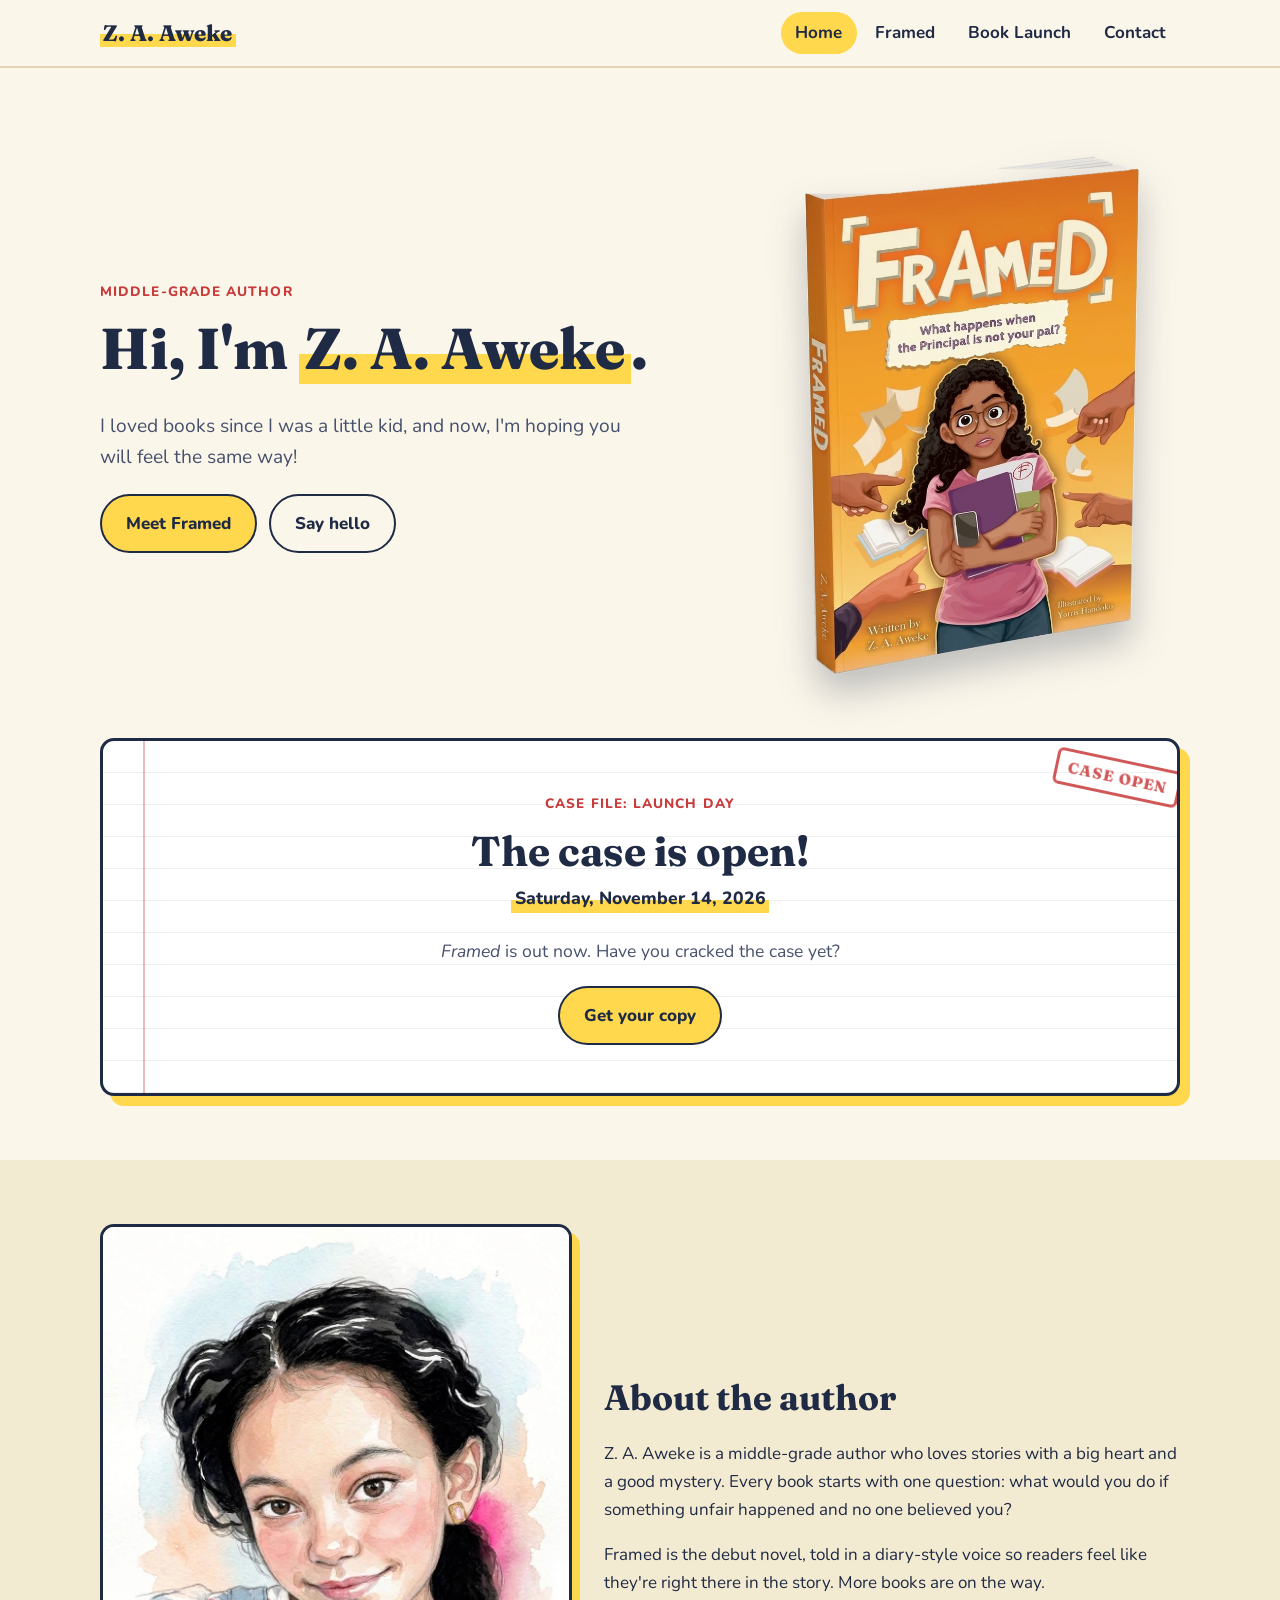
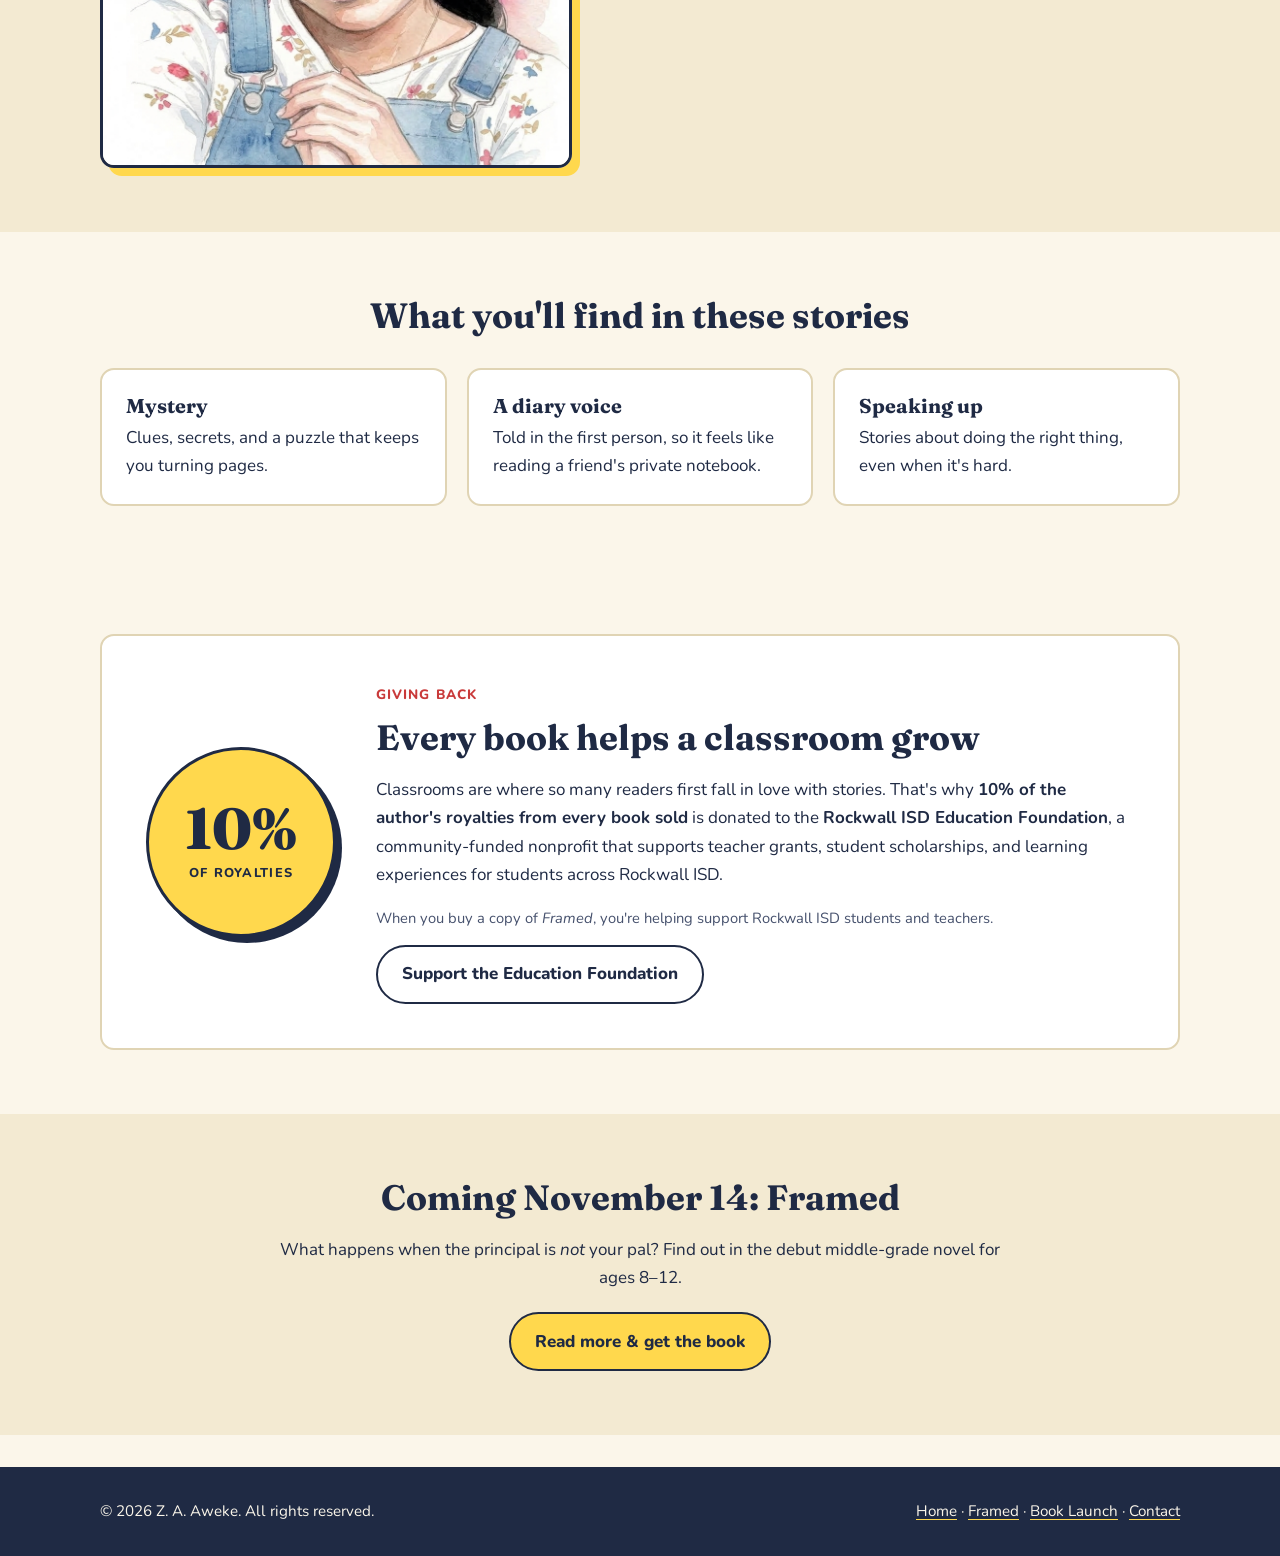
==== index.html @ 659d853b "Add FRAMED Book Launch & Movie Morning page, homepage banner, nav link, and book-page callout" ====
<!DOCTYPE html>
<html lang="en">
<head>
  <meta charset="utf-8">
  <meta name="viewport" content="width=device-width, initial-scale=1">
  <title>Z. A. Aweke | Middle-Grade Author</title>
  <meta name="description" content="Official site of middle-grade author Z. A. Aweke, author of Framed: What happens when the principal is not your pal?">
  <meta property="og:type" content="website">
  <meta property="og:title" content="Z. A. Aweke | Middle-Grade Author">
  <meta property="og:description" content="Diary-style middle-grade mysteries about fairness, friendship, and speaking up. Home of Framed">
  <meta property="og:url" content="https://honeybookery.com/">
  <meta property="og:image" content="https://honeybookery.com/images/framed-cover.jpg">
  <meta name="twitter:card" content="summary_large_image">
  <link rel="icon" href="favicon.svg" type="image/svg+xml">
  <link rel="preconnect" href="https://fonts.googleapis.com">
  <link rel="preconnect" href="https://fonts.gstatic.com" crossorigin>
  <link href="https://fonts.googleapis.com/css2?family=Fraunces:opsz,wght@9..144,600;9..144,800&family=Nunito:wght@400;700;800&display=swap" rel="stylesheet">
  <link rel="stylesheet" href="css/style.css?v=4">
</head>
<body>
  <a class="skip-link" href="#main">Skip to main content</a>

  <!-- Event banner. Hides itself automatically after the event (see data-hide-after;
       2026-11-15T00:00:00-06:00 = midnight Central after Nov 14). Delete this block any time. -->
  <aside class="event-banner" id="event-banner" aria-label="Event announcement" data-hide-after="2026-11-15T00:00:00-06:00">
    <a href="launch.html">Join us <strong>Nov 14</strong> for the FRAMED Book Launch &amp; Movie Morning! Free, seats limited. <span class="cta">Reserve your seat &rarr;</span></a>
  </aside>
  <script>
    (function () {
      var b = document.getElementById("event-banner");
      var end = b && new Date(b.getAttribute("data-hide-after")).getTime();
      if (b && Date.now() >= end) b.hidden = true;
    })();
  </script>

  <header class="site-header">
    <div class="wrap">
      <a class="brand" href="index.html"><span>Z. A. Aweke</span></a>
      <nav class="site-nav" aria-label="Main">
        <ul>
          <li><a href="index.html" aria-current="page">Home</a></li>
          <li><a href="framed.html">Framed</a></li>
          <li><a href="launch.html">Book Launch</a></li>
          <li><a href="contact.html">Contact</a></li>
        </ul>
      </nav>
    </div>
  </header>

  <main id="main">
    <section class="hero">
      <div class="wrap">
        <div>
          <span class="eyebrow">Middle-grade author</span>
          <h1>Hi, I'm <span class="hl">Z. A. Aweke</span>.</h1>
          <p class="lede">I loved books since I was a little kid, and now, I'm hoping you will feel the same way!</p>
          <div class="btn-row">
            <a class="btn btn-accent" href="framed.html">Meet Framed</a>
            <a class="btn btn-outline" href="contact.html">Say hello</a>
          </div>
        </div>
        <div>
          <a href="framed.html" aria-label="See the book Framed">
            <img class="book-mock" src="images/framed-book.webp" width="680" height="1039" alt="Paperback copy of Framed: What happens when the principal is not your pal? The cover shows an illustrated girl with curly hair and glasses hugging her books while hands point at her.">
          </a>
        </div>
      </div>
    </section>

    <!-- Launch countdown. To change the date/time, edit data-launch below
         (ISO format with the Central Time offset, e.g. 2026-11-14T14:00:00-06:00). -->
    <section class="launch" id="launch" aria-labelledby="launch-title">
      <div class="wrap">
        <div class="case-file" data-countdown data-launch="2026-11-14T00:00:00-06:00">
          <span class="stamp" aria-hidden="true" data-cd-stamp>Top secret</span>
          <span class="eyebrow">Case file: launch day</span>
          <h2 id="launch-title" data-cd-title>The case opens in&hellip;</h2>
          <p class="launch-date">Saturday, November 14, 2026</p>

          <ol class="cd-grid" data-cd-clock aria-hidden="true">
            <li class="cd-unit"><span class="cd-num" data-unit="days">--</span><span class="cd-label">Days</span></li>
            <li class="cd-unit"><span class="cd-num" data-unit="hours">--</span><span class="cd-label">Hours</span></li>
            <li class="cd-unit"><span class="cd-num" data-unit="minutes">--</span><span class="cd-label">Minutes</span></li>
            <li class="cd-unit"><span class="cd-num" data-unit="seconds">--</span><span class="cd-label">Seconds</span></li>
          </ol>
          <p class="sr-only" data-cd-sr aria-live="polite">Framed launches Saturday, November 14, 2026.</p>

          <p class="launch-note" data-cd-note>Mark your calendar &mdash; <em>Framed</em> launches during Children's Book Week!</p>
          <div class="btn-row">
            <a class="btn btn-accent" data-cd-ics href="#" download="framed-launch.ics">Add to my calendar</a>
            <a class="btn btn-outline" href="framed.html" data-cd-more>Get the scoop</a>
          </div>
        </div>
      </div>
    </section>

    <section class="section alt" id="about">
      <div class="wrap bio-layout">
        <!-- Bio image: images/author-portrait.jpg. Swap the file (or remove this figure) any time. -->
        <figure class="bio-photo">
          <img src="images/author-portrait.jpg" width="800" height="841" alt="Illustrated portrait of Z. A. Aweke smiling" loading="lazy">
        </figure>
        <div class="bio-text">
          <h2>About the author</h2>
          <!-- TODO: replace with the approved pen-name bio. Keep it free of real name, school, and location. -->
          <p>Z. A. Aweke is a middle-grade author who loves stories with a big heart and a good mystery. Every book starts with one question: what would you do if something unfair happened and no one believed you?</p>
          <p>Framed is the debut novel, told in a diary-style voice so readers feel like they're right there in the story. More books are on the way.</p>
        </div>
      </div>
    </section>

    <section class="section">
      <div class="wrap">
        <h2 class="section-title">What you'll find in these stories</h2>
        <div class="grid-3">
          <div class="card">
            <h3>Mystery</h3>
            <p>Clues, secrets, and a puzzle that keeps you turning pages.</p>
          </div>
          <div class="card">
            <h3>A diary voice</h3>
            <p>Told in the first person, so it feels like reading a friend's private notebook.</p>
          </div>
          <div class="card">
            <h3>Speaking up</h3>
            <p>Stories about doing the right thing, even when it's hard.</p>
          </div>
        </div>
      </div>
    </section>

    <section class="section" id="giving" aria-labelledby="giving-title">
      <div class="wrap">
        <div class="giving">
          <div class="giving-figure" aria-hidden="true">
            <span class="giving-pct">10%</span>
            <span class="giving-cap">of royalties</span>
          </div>
          <div class="giving-body">
            <span class="eyebrow">Giving back</span>
            <h2 id="giving-title">Every book helps a classroom grow</h2>
            <p>Classrooms are where so many readers first fall in love with stories. That's why <strong>10% of the author's royalties from every book sold</strong> is donated to the <strong>Rockwall ISD Education Foundation</strong>, a community-funded nonprofit that supports teacher grants, student scholarships, and learning experiences for students across Rockwall ISD.</p>
            <p class="small">When you buy a copy of <em>Framed</em>, you're helping support Rockwall ISD students and teachers.</p>
            <div class="btn-row">
              <a class="btn btn-outline" href="https://www.rockwalleducationfoundation.org/donate" target="_blank" rel="noopener noreferrer">Support the Education Foundation<span class="sr-only"> (opens in a new tab)</span></a>
            </div>
          </div>
        </div>
      </div>
    </section>

    <section class="section alt">
      <div class="narrow" style="text-align:center">
        <h2>Coming November 14: Framed</h2>
        <p>What happens when the principal is <em>not</em> your pal? Find out in the debut middle-grade novel for ages 8&ndash;12.</p>
        <div class="btn-row" style="justify-content:center">
          <a class="btn btn-accent" href="framed.html">Read more &amp; get the book</a>
        </div>
      </div>
    </section>
  </main>

  <footer class="site-footer">
    <div class="wrap">
      <span>&copy; 2026 Z. A. Aweke. All rights reserved.</span>
      <nav aria-label="Footer">
        <a href="index.html">Home</a> &middot; <a href="framed.html">Framed</a> &middot; <a href="launch.html">Book Launch</a> &middot; <a href="contact.html">Contact</a>
      </nav>
    </div>
  </footer>
  <script src="js/countdown.js?v=2"></script>
</body>
</html>
---- css/style.css ----
/* ==========================================================================
   Z. A. Aweke — author site
   Direction: "Detective's Notebook"
   Colors and fonts are defined once in the :root block below.
   Fonts (Fraunces + Nunito) load from Google Fonts in each page's <head>.
   ========================================================================== */

/* ---------- Theme A (default): Detective's Notebook ---------- */
:root {
  --bg: #fbf6ea;          /* notebook paper */
  --bg-alt: #f3ead2;      /* darker paper band */
  --surface: #ffffff;
  --ink: #1f2a44;         /* navy ink */
  --ink-soft: #46516d;
  --accent: #ffd84d;      /* highlighter yellow */
  --accent-ink: #1f2a44;  /* text on accent */
  --pop: #c93a3a;         /* red-pen */
  --line: #e0d4b4;
  --font-head: "Fraunces", Georgia, "Times New Roman", serif;
  --font-body: "Nunito", system-ui, -apple-system, "Segoe UI", sans-serif;
  --radius: 14px;
  --shadow: 0 6px 20px rgba(31, 42, 68, 0.12);
}

/* ---------- Base ---------- */
*,
*::before,
*::after { box-sizing: border-box; }

html { scroll-behavior: smooth; }

body {
  margin: 0;
  background: var(--bg);
  color: var(--ink);
  font-family: var(--font-body);
  font-size: 1.0625rem;
  line-height: 1.65;
  -webkit-font-smoothing: antialiased;
}

img { max-width: 100%; height: auto; display: block; }

h1, h2, h3 {
  font-family: var(--font-head);
  line-height: 1.15;
  margin: 0 0 0.5em;
  color: var(--ink);
}
h1 { font-size: clamp(2.2rem, 6vw, 3.6rem); font-weight: 800; }
h2 { font-size: clamp(1.6rem, 4vw, 2.2rem); font-weight: 700; }
h3 { font-size: 1.25rem; font-weight: 700; }

p { margin: 0 0 1em; }
a { color: var(--ink); text-decoration-color: var(--pop); text-underline-offset: 3px; }
a:hover { color: var(--pop); }

:focus-visible {
  outline: 3px solid var(--pop);
  outline-offset: 3px;
  border-radius: 4px;
}

.skip-link {
  position: absolute;
  left: -999px;
  top: 0;
  background: var(--ink);
  color: var(--bg);
  padding: 0.6rem 1rem;
  z-index: 100;
}
.skip-link:focus { left: 0.5rem; top: 0.5rem; }

.sr-only {
  position: absolute;
  width: 1px;
  height: 1px;
  margin: -1px;
  padding: 0;
  overflow: hidden;
  clip: rect(0, 0, 0, 0);
  white-space: nowrap;
  border: 0;
}

.wrap { width: min(1080px, 100% - 2rem); margin-inline: auto; }
.narrow { width: min(720px, 100% - 2rem); margin-inline: auto; }

/* ---------- Header / nav ---------- */
.site-header {
  background: var(--bg);
  border-bottom: 2px solid var(--line);
  position: sticky;
  top: 0;
  z-index: 50;
}
.site-header .wrap {
  display: flex;
  align-items: center;
  justify-content: space-between;
  flex-wrap: wrap;
  gap: 0.5rem 1.5rem;
  padding-block: 0.75rem;
}
.brand {
  font-family: var(--font-head);
  font-weight: 800;
  font-size: 1.4rem;
  text-decoration: none;
  color: var(--ink);
}
.brand span {
  background: linear-gradient(transparent 55%, var(--accent) 55%);
  padding: 0 0.15em;
}
.site-nav ul {
  list-style: none;
  display: flex;
  gap: 0.25rem;
  margin: 0;
  padding: 0;
  flex-wrap: wrap;
}
.site-nav a {
  display: block;
  padding: 0.45rem 0.9rem;
  border-radius: 999px;
  text-decoration: none;
  font-weight: 700;
}
.site-nav a:hover { background: var(--bg-alt); color: var(--ink); }
.site-nav a[aria-current="page"] { background: var(--accent); color: var(--accent-ink); }

/* ---------- Buttons ---------- */
.btn {
  display: inline-flex;
  align-items: center;
  justify-content: center;
  gap: 0.5rem;
  padding: 0.85rem 1.5rem;
  border: 2px solid var(--ink);
  border-radius: 999px;
  font: inherit;
  font-weight: 800;
  text-decoration: none;
  cursor: pointer;
  background: var(--ink);
  color: var(--bg);
  transition: transform 0.12s ease, box-shadow 0.12s ease;
}
.btn:hover { transform: translateY(-2px); box-shadow: var(--shadow); color: var(--bg); }
.btn-accent { background: var(--accent); color: var(--accent-ink); }
.btn-accent:hover { color: var(--accent-ink); }
.btn-outline { background: transparent; color: var(--ink); }
.btn-outline:hover { color: var(--ink); background: var(--bg-alt); }
.btn-row { display: flex; flex-wrap: wrap; gap: 0.75rem; margin-top: 1.25rem; }

/* ---------- Hero ---------- */
.hero { padding: clamp(2.5rem, 8vw, 5rem) 0 clamp(2rem, 6vw, 3.5rem); }
.hero .wrap { display: grid; gap: 2.5rem; align-items: center; }
.eyebrow {
  display: inline-block;
  font-weight: 800;
  letter-spacing: 0.08em;
  text-transform: uppercase;
  font-size: 0.85rem;
  color: var(--pop);
  margin-bottom: 0.75rem;
}
.lede { font-size: 1.2rem; color: var(--ink-soft); max-width: 34rem; }
.hl { background: linear-gradient(transparent 58%, var(--accent) 58%); padding: 0 0.1em; }

@media (min-width: 800px) {
  .hero .wrap { grid-template-columns: 1.2fr 0.8fr; }
}

/* ---------- Book image (transparent cut-out of the paperback mockup) ---------- */
.book-mock {
  width: min(360px, 84%);
  height: auto;
  margin-inline: auto;
  filter: drop-shadow(0 20px 18px rgba(31, 42, 68, 0.28));
}

/* ---------- Sections ---------- */
.section { padding: clamp(2.5rem, 6vw, 4rem) 0; }
.section.alt { background: var(--bg-alt); }
.section-title { text-align: center; margin-bottom: 2rem; }

.card {
  background: var(--surface);
  border: 2px solid var(--line);
  border-radius: var(--radius);
  padding: 1.5rem;
}
.grid-3 { display: grid; gap: 1.25rem; }
@media (min-width: 760px) { .grid-3 { grid-template-columns: repeat(3, 1fr); } }
.card h3 { margin-bottom: 0.4rem; }
.card p:last-child { margin-bottom: 0; }

/* ---------- Author bio ---------- */
.bio-layout { display: grid; gap: 2rem; align-items: center; }
@media (min-width: 800px) { .bio-layout { grid-template-columns: 0.9fr 1.1fr; } }
.bio-photo { margin: 0; }
.bio-photo img {
  width: 100%;
  border-radius: var(--radius);
  border: 3px solid var(--ink);
  box-shadow: 8px 8px 0 var(--accent);
}
.bio-text h2 { margin-bottom: 0.6em; }

/* ---------- Book page ---------- */
.book-layout { display: grid; gap: 2.5rem; align-items: start; }
@media (min-width: 800px) { .book-layout { grid-template-columns: 0.8fr 1.2fr; } }
.book-sub { font-size: 1.25rem; color: var(--ink-soft); font-style: italic; margin-bottom: 1rem; }
.tags { display: flex; flex-wrap: wrap; gap: 0.5rem; padding: 0; margin: 0 0 1.25rem; list-style: none; }
.tags li {
  background: var(--accent);
  color: var(--accent-ink);
  font-weight: 800;
  font-size: 0.9rem;
  padding: 0.25rem 0.8rem;
  border-radius: 999px;
}
.buy-box {
  background: var(--surface);
  border: 2px dashed var(--ink);
  border-radius: var(--radius);
  padding: 1.25rem 1.5rem;
  margin-top: 1.5rem;
}
.buy-box h2 { font-size: 1.3rem; margin-bottom: 0.25rem; }
.buy-box .btn-row { margin-top: 0.75rem; }
.small { font-size: 0.92rem; color: var(--ink-soft); }

/* ---------- Contact form ---------- */
.form-card { background: var(--surface); border: 2px solid var(--line); border-radius: var(--radius); padding: clamp(1.25rem, 4vw, 2rem); }
.field { margin-bottom: 1.15rem; }
label { display: block; font-weight: 800; margin-bottom: 0.3rem; }
input[type="text"], input[type="email"], select, textarea {
  width: 100%;
  font: inherit;
  color: var(--ink);
  background: var(--bg);
  border: 2px solid var(--ink);
  border-radius: 10px;
  padding: 0.7rem 0.85rem;
}
textarea { min-height: 9rem; resize: vertical; }
.hp { position: absolute; left: -9999px; height: 0; width: 0; overflow: hidden; } /* spam honeypot */
.form-status { margin-top: 1rem; font-weight: 700; min-height: 1.5em; }
.form-status.ok { color: #1c6b3a; }
.form-status.err { color: var(--pop); }
.note {
  background: var(--bg-alt);
  border-left: 5px solid var(--accent);
  border-radius: 8px;
  padding: 0.85rem 1rem;
  margin-top: 1.5rem;
  font-size: 0.95rem;
}

/* ---------- Footer ---------- */
.site-footer {
  background: var(--ink);
  color: var(--bg);
  padding: 2rem 0;
  margin-top: 2rem;
  font-size: 0.95rem;
}
.site-footer a { color: var(--bg); text-decoration-color: var(--accent); }
.site-footer .wrap { display: flex; flex-wrap: wrap; justify-content: space-between; gap: 0.75rem 2rem; }

/* ---------- Giving back ---------- */
.giving {
  display: grid;
  gap: 1.5rem 2.5rem;
  align-items: center;
  background: var(--surface);
  border: 2px solid var(--line);
  border-radius: var(--radius);
  padding: clamp(1.5rem, 5vw, 2.75rem);
}
@media (min-width: 760px) { .giving { grid-template-columns: auto 1fr; } }
.giving-figure {
  display: grid;
  place-content: center;
  text-align: center;
  width: clamp(140px, 30vw, 190px);
  aspect-ratio: 1;
  margin-inline: auto;
  border-radius: 50%;
  background: var(--accent);
  border: 3px solid var(--ink);
  box-shadow: 6px 6px 0 var(--ink);
}
.giving-pct {
  font-family: var(--font-head);
  font-weight: 800;
  font-size: clamp(2.6rem, 8vw, 3.6rem);
  line-height: 1;
  color: var(--ink);
}
.giving-cap {
  font-weight: 800;
  font-size: 0.8rem;
  letter-spacing: 0.1em;
  text-transform: uppercase;
  margin-top: 0.3rem;
}
.giving-body h2 { margin-bottom: 0.5em; }
.giving-body .btn-row { margin-top: 0.5rem; }
.giving-note {
  margin: 1rem 0 0;
  padding-top: 0.85rem;
  border-top: 1px dashed var(--line);
  font-size: 0.92rem;
  color: var(--ink-soft);
}

/* ---------- Launch countdown ("case file") ---------- */
[hidden] { display: none !important; }

.launch { padding: 0 0 clamp(2.5rem, 6vw, 4rem); }
.case-file {
  position: relative;
  text-align: center;
  background:
    repeating-linear-gradient(transparent 0 31px, rgba(31, 42, 68, 0.07) 31px 32px),
    var(--surface);
  border: 3px solid var(--ink);
  border-radius: var(--radius);
  box-shadow: 10px 10px 0 var(--accent);
  padding: clamp(1.75rem, 5vw, 3rem) clamp(1rem, 4vw, 2.5rem);
  overflow: hidden;
}
/* red margin line, like notebook paper */
.case-file::before {
  content: "";
  position: absolute;
  top: 0; bottom: 0; left: clamp(14px, 4vw, 40px);
  width: 2px;
  background: rgba(201, 58, 58, 0.35);
}
@media (max-width: 560px) { .case-file .eyebrow { margin-top: 1.6rem; } }
.case-file h2 { font-size: clamp(1.8rem, 5vw, 2.6rem); margin-bottom: 0.2em; }
.launch-date {
  display: inline-block;
  font-weight: 800;
  font-size: 1.1rem;
  background: linear-gradient(transparent 55%, var(--accent) 55%);
  padding: 0 0.2em;
  margin-bottom: 1.5rem;
}
.stamp {
  position: absolute;
  top: 1.1rem; right: -0.25rem;
  transform: rotate(12deg);
  font-family: var(--font-head);
  font-weight: 800;
  text-transform: uppercase;
  letter-spacing: 0.08em;
  font-size: clamp(0.75rem, 2vw, 0.95rem);
  color: var(--pop);
  border: 3px solid var(--pop);
  border-radius: 6px;
  padding: 0.2rem 0.6rem;
  opacity: 0.85;
  animation: stamp-in 0.6s cubic-bezier(.2,1.6,.4,1) 0.3s both;
}
.cd-grid {
  list-style: none;
  margin: 0 auto 1.25rem;
  padding: 0;
  display: grid;
  grid-template-columns: repeat(4, minmax(0, 1fr));
  gap: clamp(0.4rem, 2vw, 1rem);
  max-width: 620px;
}
.cd-unit {
  background: var(--ink);
  color: var(--bg);
  border-radius: 12px;
  padding: clamp(0.6rem, 2.5vw, 1.1rem) 0.25rem;
  box-shadow: 0 4px 0 var(--pop);
}
.cd-num {
  display: block;
  font-family: var(--font-head);
  font-weight: 800;
  font-size: clamp(1.9rem, 8vw, 3.6rem);
  line-height: 1;
  font-variant-numeric: tabular-nums;
  color: var(--accent);
}
.cd-num.tick { animation: tick 0.45s ease-out; }
.cd-label {
  display: block;
  margin-top: 0.35rem;
  font-weight: 800;
  font-size: clamp(0.65rem, 2vw, 0.85rem);
  letter-spacing: 0.1em;
  text-transform: uppercase;
}
.launch-note { color: var(--ink-soft); font-size: 1.1rem; margin-bottom: 0; }
.case-file .btn-row { justify-content: center; }

/* final week: seconds box glows red-pen */
.case-file.is-close .cd-unit:last-child { background: var(--pop); box-shadow: 0 4px 0 var(--ink); }
.case-file.is-close .cd-unit:last-child .cd-num { color: #fff; }
.case-file.is-live h2 { animation: pop-in 0.7s cubic-bezier(.2,1.6,.4,1) both; }

@keyframes tick {
  0%   { transform: translateY(-35%) scale(1.15); opacity: 0.2; }
  100% { transform: none; opacity: 1; }
}
@keyframes stamp-in {
  0%   { transform: rotate(12deg) scale(2.2); opacity: 0; }
  100% { transform: rotate(12deg) scale(1); opacity: 0.85; }
}
@keyframes pop-in {
  0%   { transform: scale(0.6); opacity: 0; }
  100% { transform: none; opacity: 1; }
}

@media (prefers-reduced-motion: reduce) {
  .stamp, .cd-num.tick, .case-file.is-live h2 { animation: none; }
  html { scroll-behavior: auto; }
  .btn, .btn:hover { transition: none; transform: none; }
}
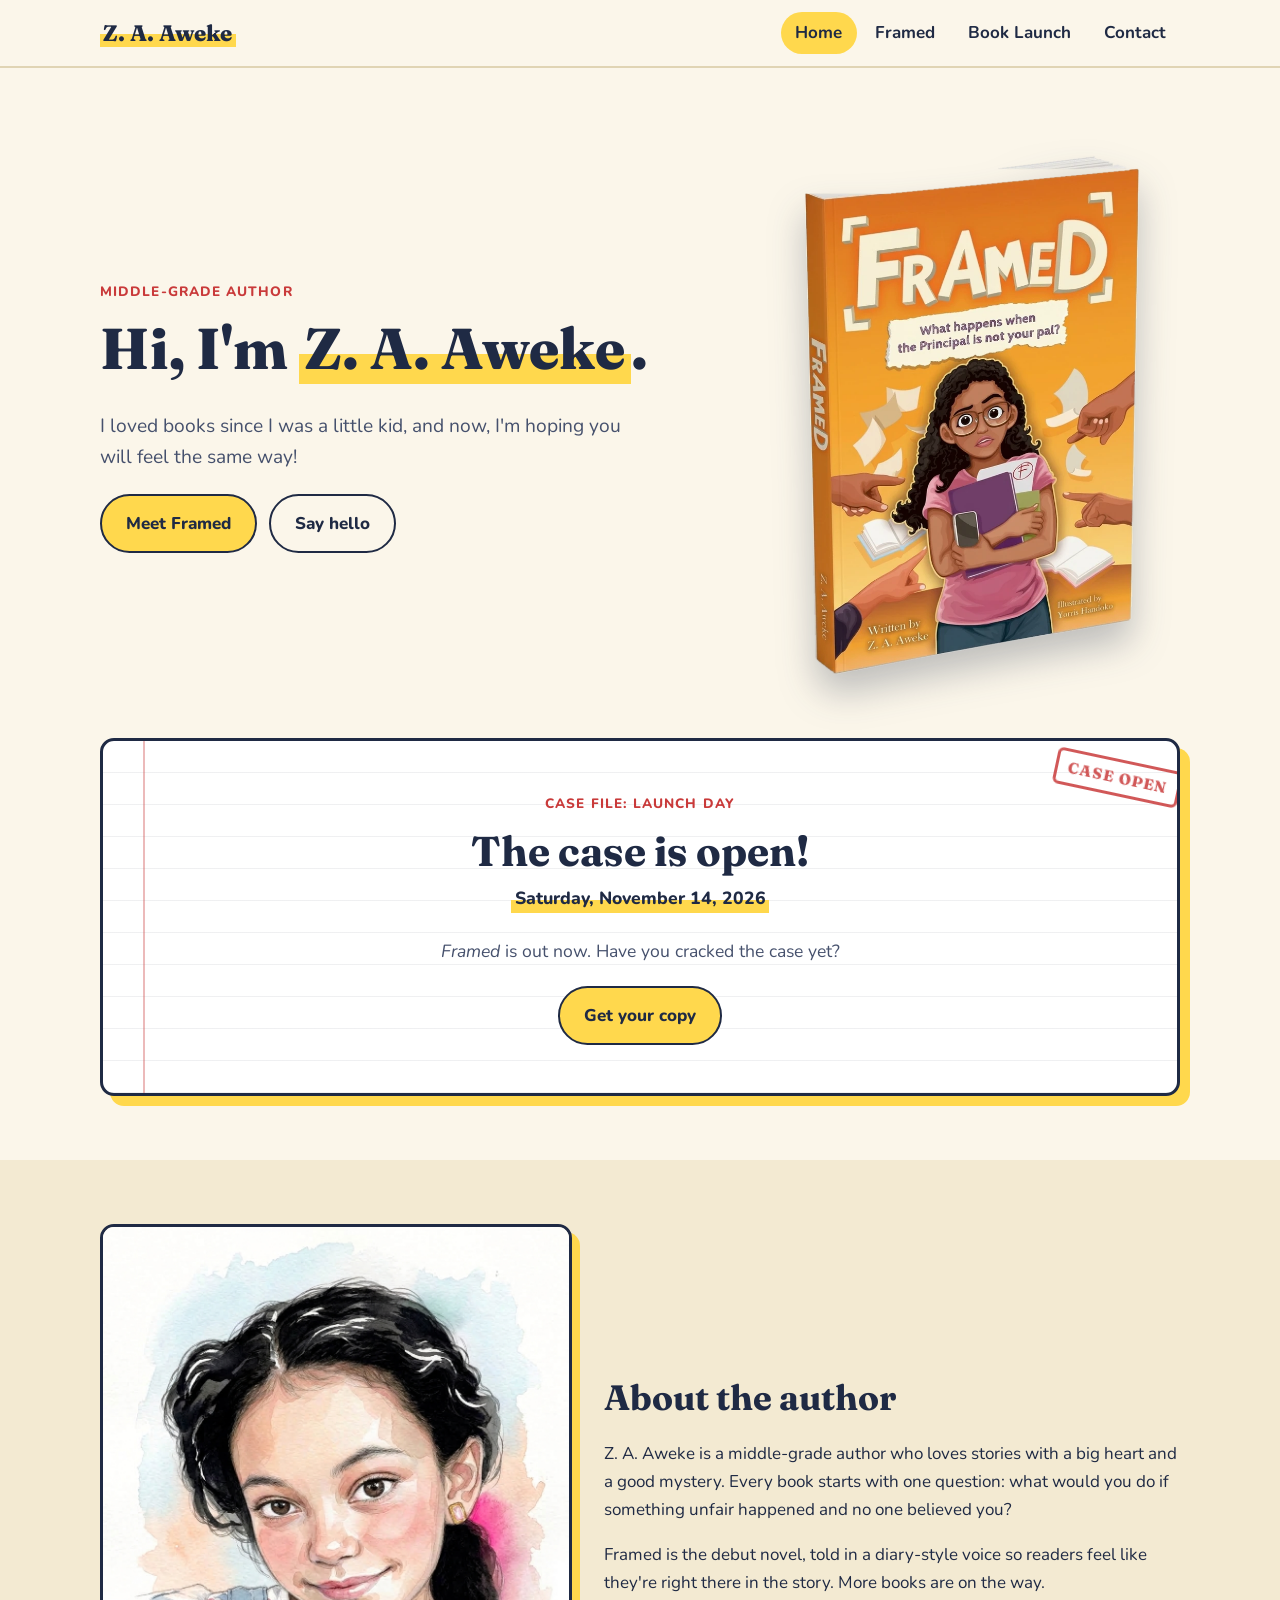
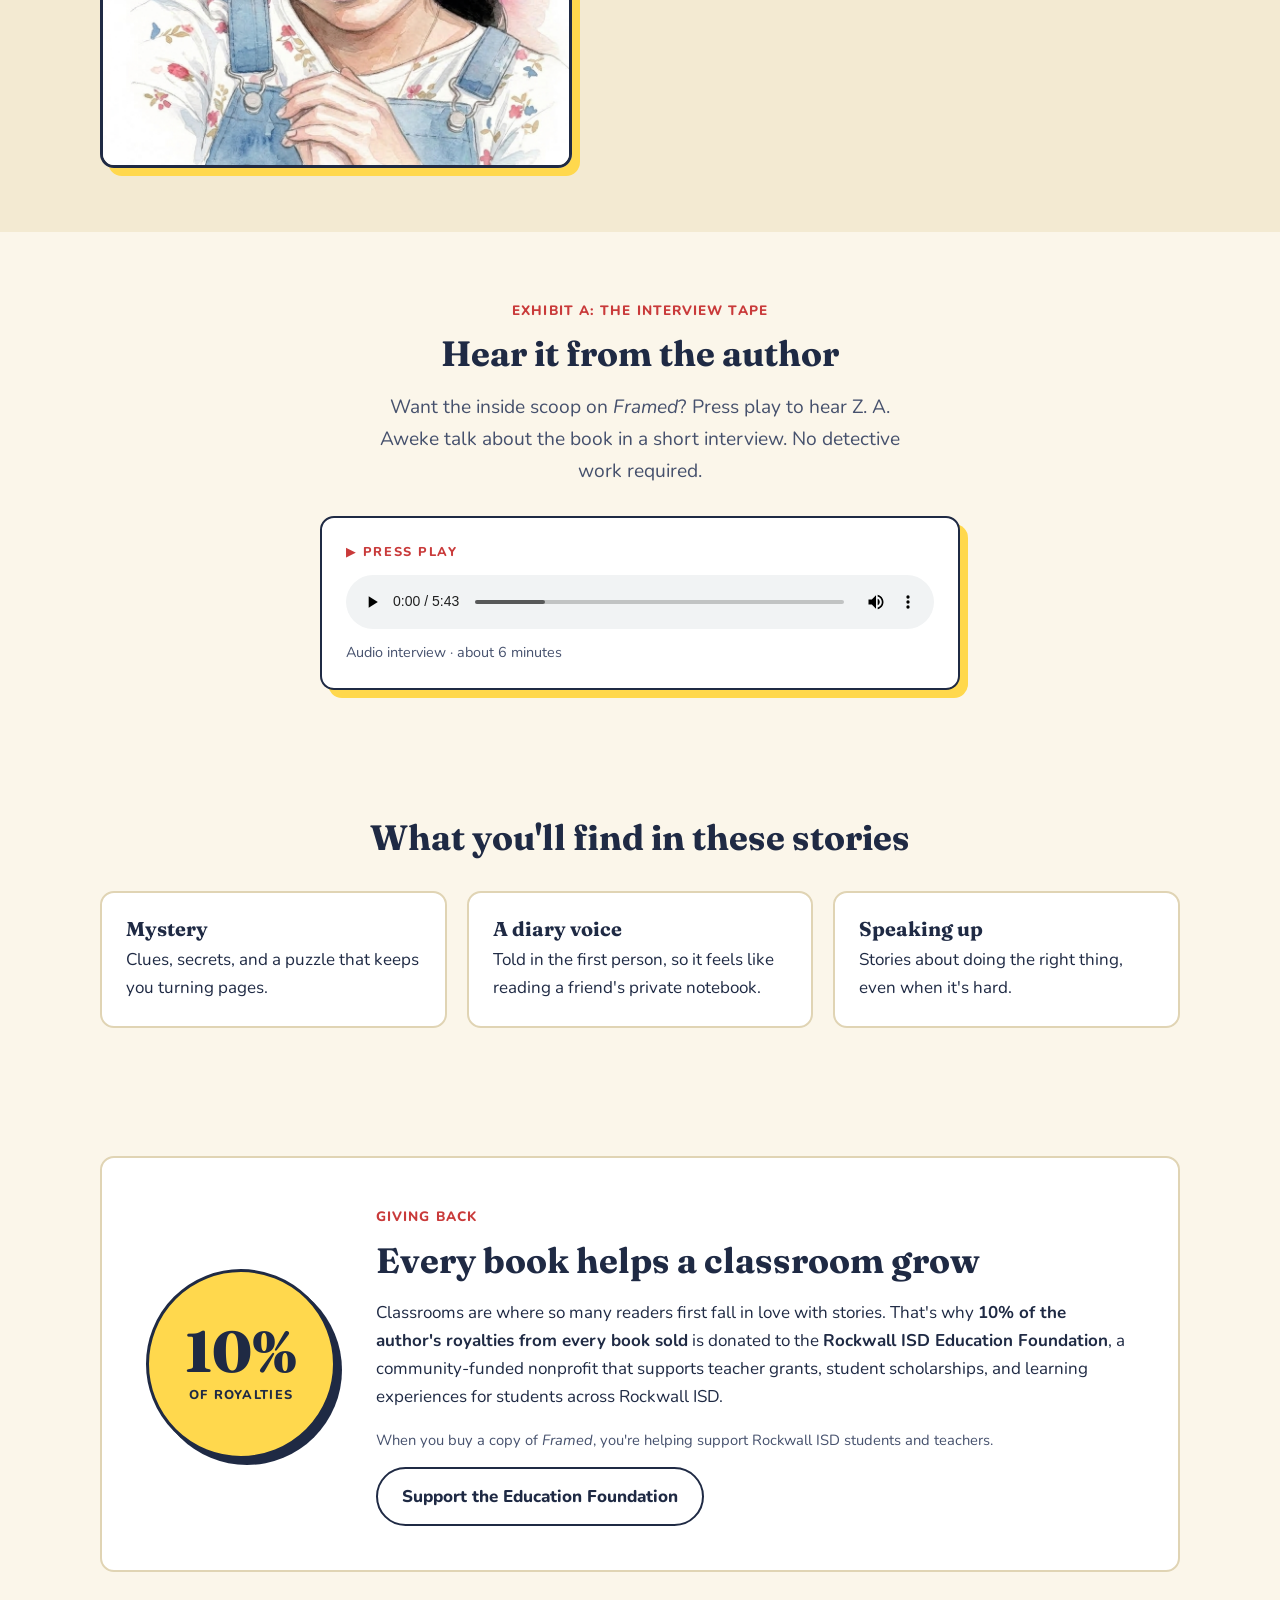
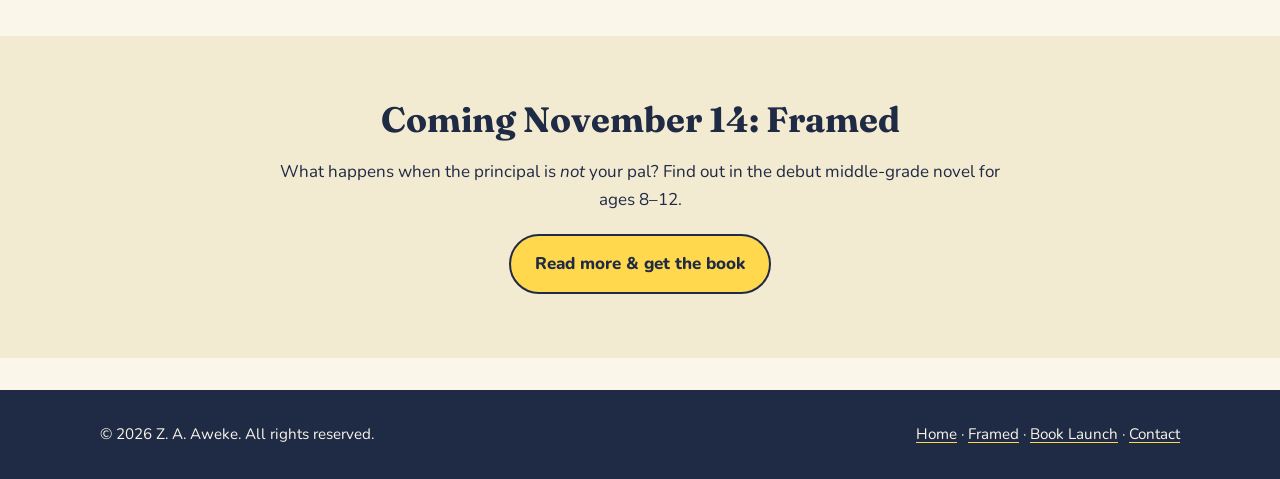
==== commit 4e4ca04f: "Home: add 'Hear it from the author' interview player" ====
--- a/index.html
+++ b/index.html
@@ -15,7 +15,34 @@
   <link rel="preconnect" href="https://fonts.googleapis.com">
   <link rel="preconnect" href="https://fonts.gstatic.com" crossorigin>
   <link href="https://fonts.googleapis.com/css2?family=Fraunces:opsz,wght@9..144,600;9..144,800&family=Nunito:wght@400;700;800&display=swap" rel="stylesheet">
-  <link rel="stylesheet" href="css/style.css?v=4">
+  <link rel="stylesheet" href="css/style.css?v=5">
+  <style>
+    /* "Hear it from the author" interview player (homepage only) */
+    .interview { text-align: center; }
+    .interview .lede { margin-inline: auto; }
+    .interview-card {
+      max-width: 640px;
+      margin: 1.75rem auto 0;
+      padding: 1.5rem;
+      background: var(--surface);
+      border: 2px solid var(--ink);
+      border-radius: var(--radius);
+      box-shadow: 8px 8px 0 var(--accent);
+      display: grid;
+      gap: 0.75rem;
+      text-align: left;
+    }
+    .interview-label {
+      font-weight: 800;
+      font-size: 0.8rem;
+      letter-spacing: 0.12em;
+      text-transform: uppercase;
+      color: var(--pop);
+      margin: 0;
+    }
+    .interview-card audio { width: 100%; }
+    .interview-meta { font-size: 0.9rem; color: var(--ink-soft); margin: 0; }
+  </style>
 </head>
 <body>
   <a class="skip-link" href="#main">Skip to main content</a>
@@ -109,6 +136,23 @@
       </div>
     </section>
 
+    <!-- Author interview audio. File: audio/framed-author-interview.mp3 -->
+    <section class="section interview" id="interview" aria-labelledby="interview-title">
+      <div class="narrow">
+        <span class="eyebrow">Exhibit A: the interview tape</span>
+        <h2 id="interview-title">Hear it from the author</h2>
+        <p class="lede">Want the inside scoop on <em>Framed</em>? Press play to hear Z.&nbsp;A. Aweke talk about the book in a short interview. No detective work required.</p>
+        <div class="interview-card">
+          <p class="interview-label">&#9654; Press play</p>
+          <audio controls preload="metadata" aria-label="Interview with author Z. A. Aweke">
+            <source src="audio/framed-author-interview.mp3" type="audio/mpeg">
+            Your browser can't play this audio. <a href="audio/framed-author-interview.mp3">Download the interview</a>.
+          </audio>
+          <p class="interview-meta">Audio interview &middot; about 6 minutes</p>
+        </div>
+      </div>
+    </section>
+
     <section class="section">
       <div class="wrap">
         <h2 class="section-title">What you'll find in these stories</h2>
--- a/css/style.css
+++ b/css/style.css
@@ -249,7 +249,7 @@
   padding: 0.7rem 0.85rem;
 }
 textarea { min-height: 9rem; resize: vertical; }
-.hp { position: absolute; left: -9999px; height: 0; width: 0; overflow: hidden; } /* spam honeypot */
+.hp { display: none !important; } /* spam honeypot: display:none so browser autofill skips it */
 .form-status { margin-top: 1rem; font-weight: 700; min-height: 1.5em; }
 .form-status.ok { color: #1c6b3a; }
 .form-status.err { color: var(--pop); }
@@ -430,3 +430,145 @@
   html { scroll-behavior: auto; }
   .btn, .btn:hover { transition: none; transform: none; }
 }
+
+/* ==========================================================================
+   Book launch event (launch.html, homepage banner, book-page callout)
+   ========================================================================== */
+
+/* ---------- Homepage announcement banner ---------- */
+.event-banner {
+  background: var(--ink);
+  color: var(--bg);
+  text-align: center;
+  font-weight: 700;
+  font-size: 0.95rem;
+  line-height: 1.4;
+  border-bottom: 3px solid var(--accent);
+}
+.event-banner a {
+  display: block;
+  padding: 0.6rem 1rem;
+  color: var(--bg);
+  text-decoration: none;
+}
+.event-banner a:hover { color: var(--bg); background: #2a3657; }
+.event-banner strong { color: var(--accent); }
+.event-banner .cta {
+  display: inline-block;
+  margin-left: 0.4rem;
+  white-space: nowrap;
+  color: var(--accent);
+  text-decoration: underline;
+  text-decoration-color: var(--accent);
+  text-underline-offset: 3px;
+}
+@media (max-width: 560px) {
+  .event-banner { font-size: 0.88rem; }
+  .event-banner .cta { display: block; margin: 0.15rem 0 0; }
+}
+
+/* ---------- Book-page callout ---------- */
+.event-callout {
+  background: var(--bg-alt);
+  border-left: 5px solid var(--pop);
+  border-radius: 8px;
+  padding: 1rem 1.25rem;
+  margin-top: 1.5rem;
+}
+.event-callout h2 { font-size: 1.2rem; margin-bottom: 0.25rem; }
+.event-callout p { margin-bottom: 0.6rem; }
+.event-callout p:last-child { margin-bottom: 0; }
+.event-callout a { font-weight: 800; }
+
+/* ---------- Event page ---------- */
+.event-hero { padding: clamp(2rem, 6vw, 3.5rem) 0 clamp(2.5rem, 6vw, 4rem); }
+.event-hero h1 { font-size: clamp(2rem, 6.5vw, 3.4rem); margin-bottom: 0.35em; }
+.event-hero .launch-date { margin-bottom: 0.4rem; }
+.event-when { font-weight: 700; color: var(--ink-soft); margin-bottom: 0.25rem; }
+.event-free {
+  display: inline-block;
+  background: var(--pop);
+  color: #fff;
+  font-weight: 800;
+  font-size: 0.85rem;
+  letter-spacing: 0.08em;
+  text-transform: uppercase;
+  border-radius: 999px;
+  padding: 0.25rem 0.85rem;
+  margin: 0.5rem 0 0;
+}
+.btn-lg { font-size: 1.1rem; padding: 1rem 1.9rem; }
+
+.event-layout { display: grid; gap: 2.5rem; align-items: start; }
+@media (min-width: 800px) { .event-layout { grid-template-columns: 0.85fr 1.15fr; } }
+.event-poster { margin: 0; }
+.event-poster img {
+  width: 100%;
+  max-width: 460px;
+  margin-inline: auto;
+  border-radius: var(--radius);
+  border: 3px solid var(--ink);
+  box-shadow: 8px 8px 0 var(--accent);
+}
+
+.schedule { list-style: none; margin: 0 0 2rem; padding: 0; }
+.schedule li {
+  display: grid;
+  grid-template-columns: 7.5rem 1fr;
+  gap: 0.25rem 1rem;
+  padding: 0.85rem 0;
+  border-bottom: 1px dashed var(--line);
+}
+.schedule li:first-child { border-top: 1px dashed var(--line); }
+.schedule-time {
+  font-family: var(--font-head);
+  font-weight: 800;
+  color: var(--pop);
+}
+.schedule-what { font-weight: 700; }
+@media (max-width: 420px) {
+  .schedule li { grid-template-columns: 1fr; }
+}
+
+.location-card address { font-style: normal; margin-bottom: 0.25rem; }
+.location-card .btn-row { margin-top: 0.75rem; }
+
+.faq { display: grid; gap: 0.75rem; }
+.faq details {
+  background: var(--surface);
+  border: 2px solid var(--line);
+  border-radius: var(--radius);
+  padding: 0 1.25rem;
+}
+.faq summary {
+  cursor: pointer;
+  font-weight: 800;
+  padding: 1rem 0;
+  list-style-position: inside;
+}
+.faq details[open] summary { border-bottom: 1px dashed var(--line); margin-bottom: 0.75rem; }
+.faq details p { margin-bottom: 1rem; }
+
+@media (max-width: 560px) {
+  .event-cta .btn { width: 100%; }
+}
+
+/* ---------- Book page: sneak peek (open-book spread) ---------- */
+.sneak-peek-head { text-align: center; max-width: 620px; margin: 0 auto 1rem; }
+.sneak-peek-head h2 { margin-top: 0.25rem; }
+.sneak-peek-head p { color: var(--ink-soft); }
+.sneak-peek-figure { margin: 0; text-align: center; }
+.sneak-peek-figure a { display: block; max-width: 900px; margin-inline: auto; border-radius: var(--radius); }
+.sneak-peek-figure img {
+  display: block;
+  width: 100%;
+  height: auto;
+  transition: transform 0.3s ease;
+}
+.sneak-peek-figure a:hover img,
+.sneak-peek-figure a:focus-visible img { transform: translateY(-4px) scale(1.01); }
+.sneak-peek-figure figcaption { margin-top: 0.25rem; font-size: 0.92rem; color: var(--ink-soft); font-style: italic; }
+@media (prefers-reduced-motion: reduce) {
+  .sneak-peek-figure img { transition: none; }
+  .sneak-peek-figure a:hover img, .sneak-peek-figure a:focus-visible img { transform: none; }
+}
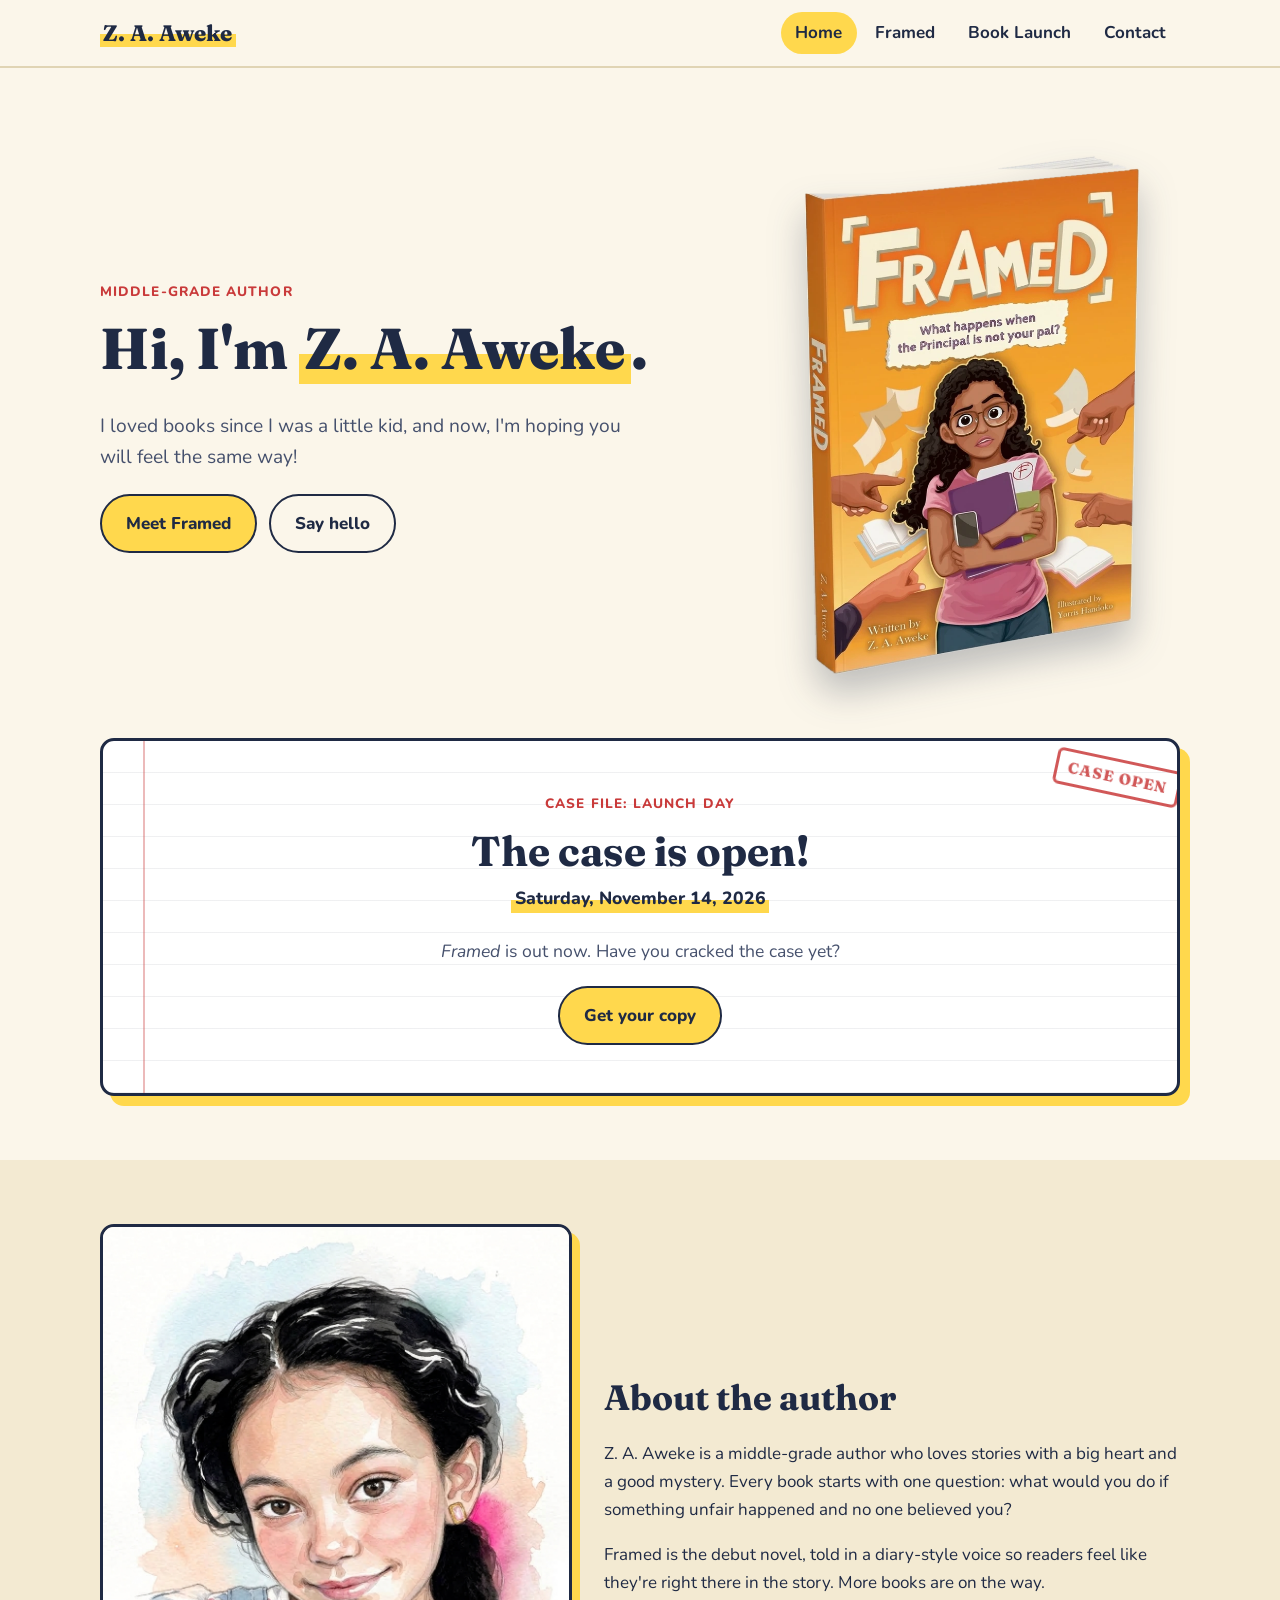
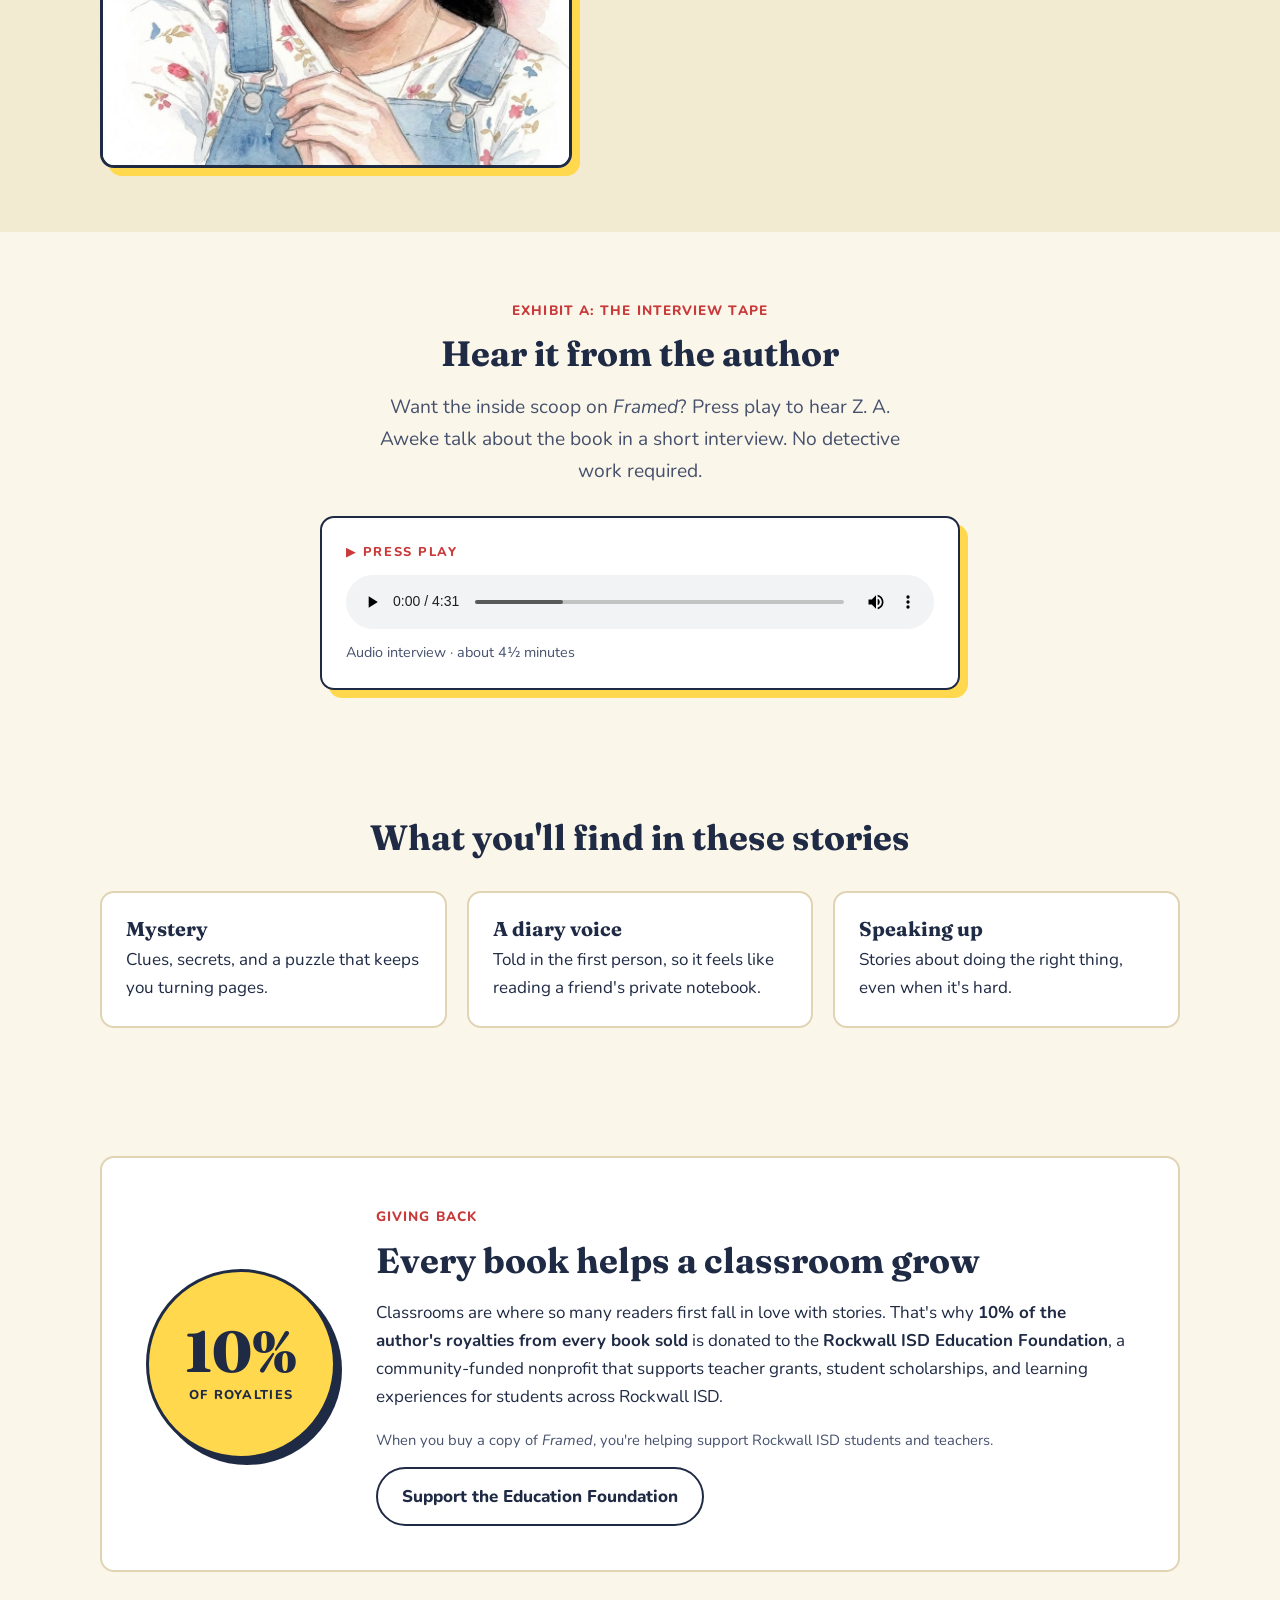
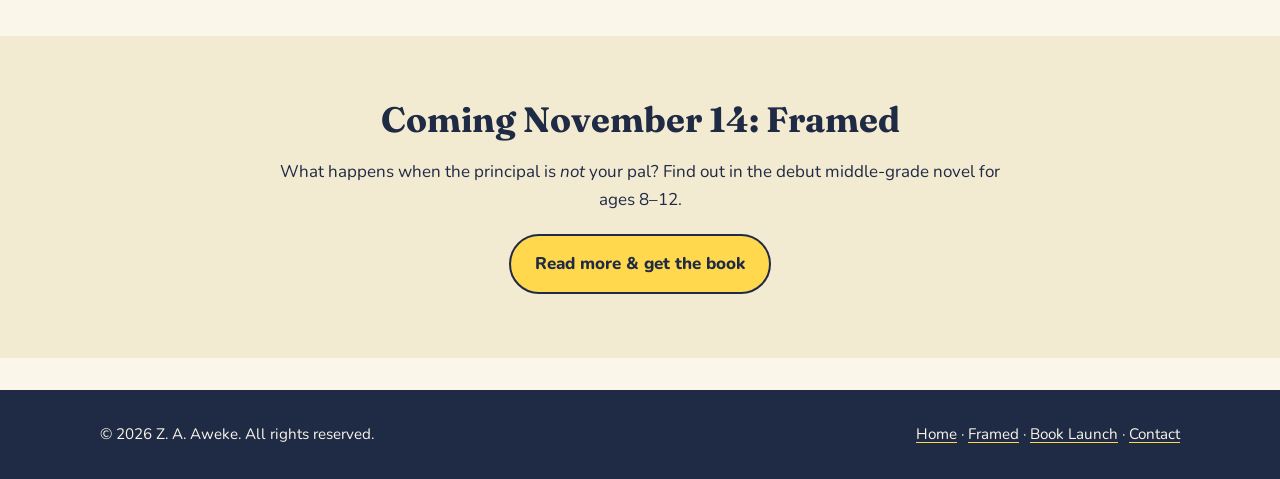
==== commit 28a963f2: "Home: update interview length" ====
--- a/index.html
+++ b/index.html
@@ -145,10 +145,10 @@
         <div class="interview-card">
           <p class="interview-label">&#9654; Press play</p>
           <audio controls preload="metadata" aria-label="Interview with author Z. A. Aweke">
-            <source src="audio/framed-author-interview.mp3" type="audio/mpeg">
+            <source src="audio/framed-author-interview.mp3?v=2" type="audio/mpeg">
             Your browser can't play this audio. <a href="audio/framed-author-interview.mp3">Download the interview</a>.
           </audio>
-          <p class="interview-meta">Audio interview &middot; about 6 minutes</p>
+          <p class="interview-meta">Audio interview &middot; about 4&frac12; minutes</p>
         </div>
       </div>
     </section>
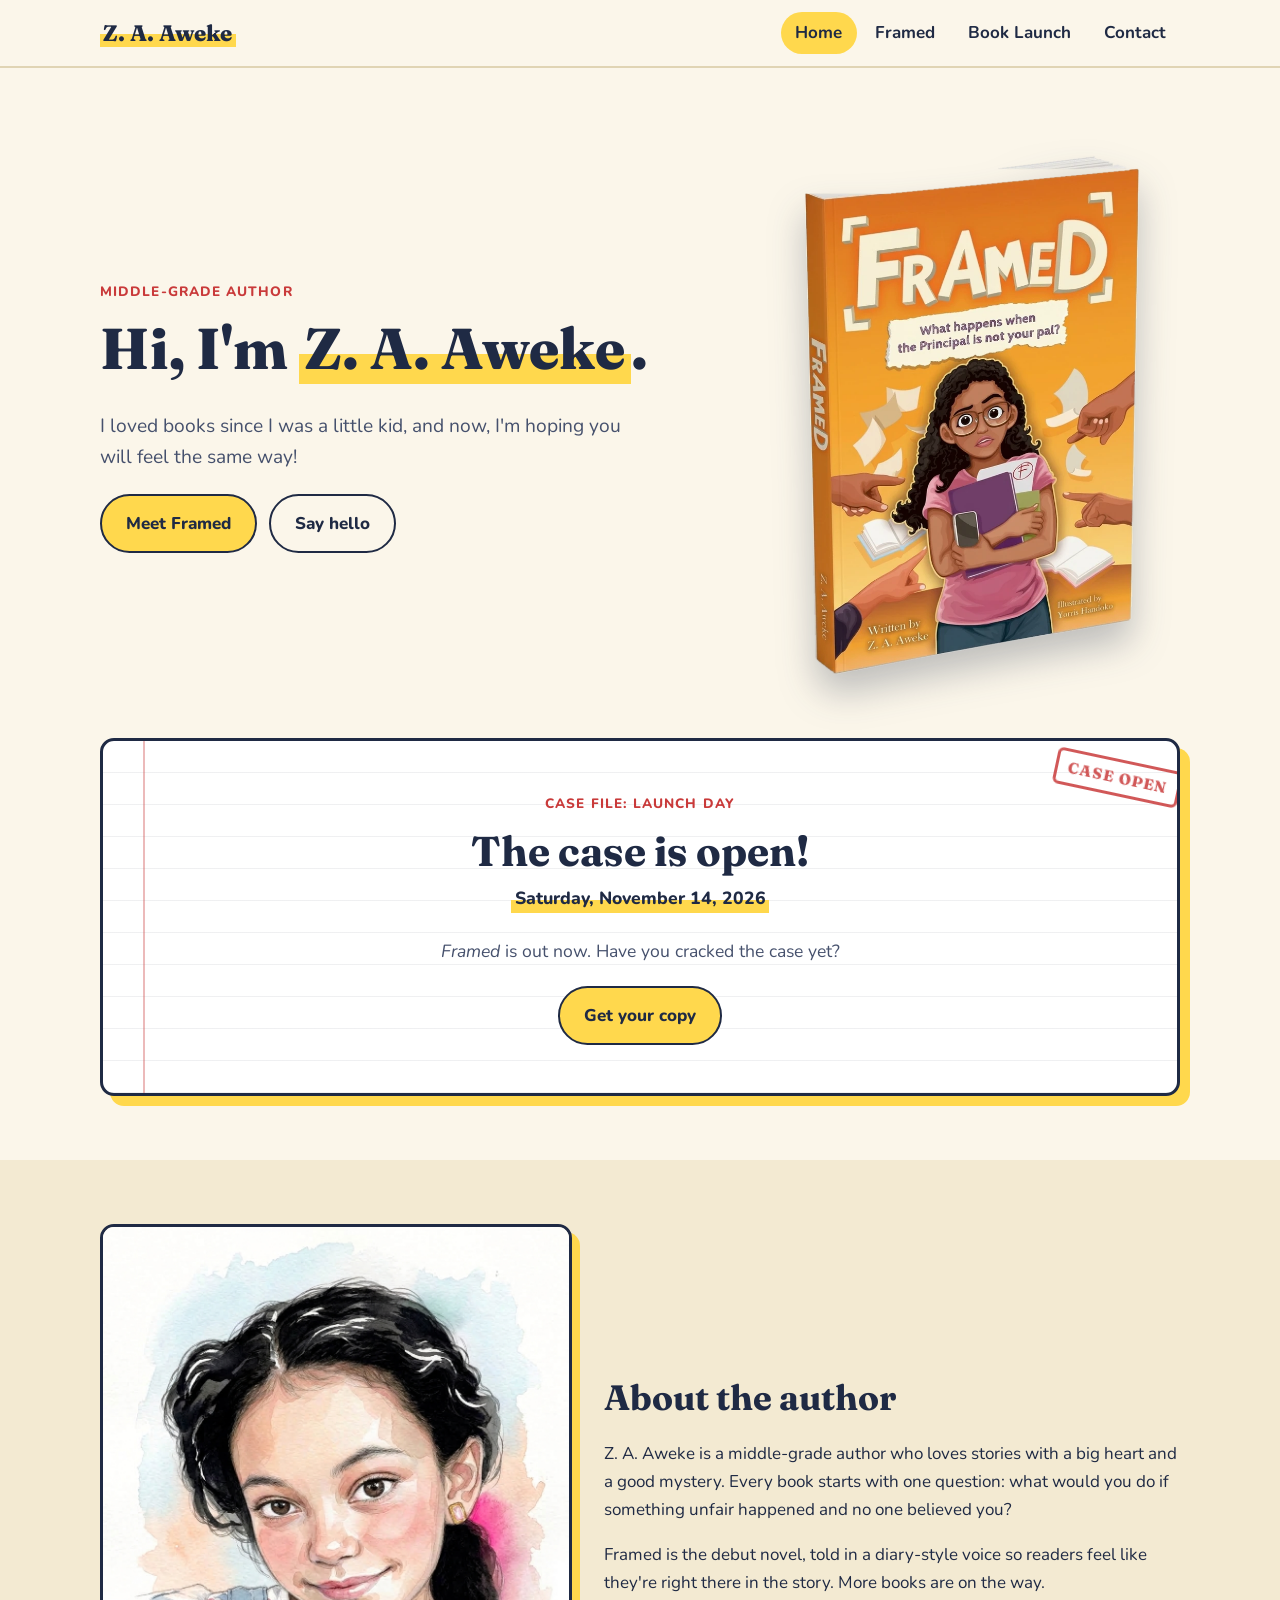
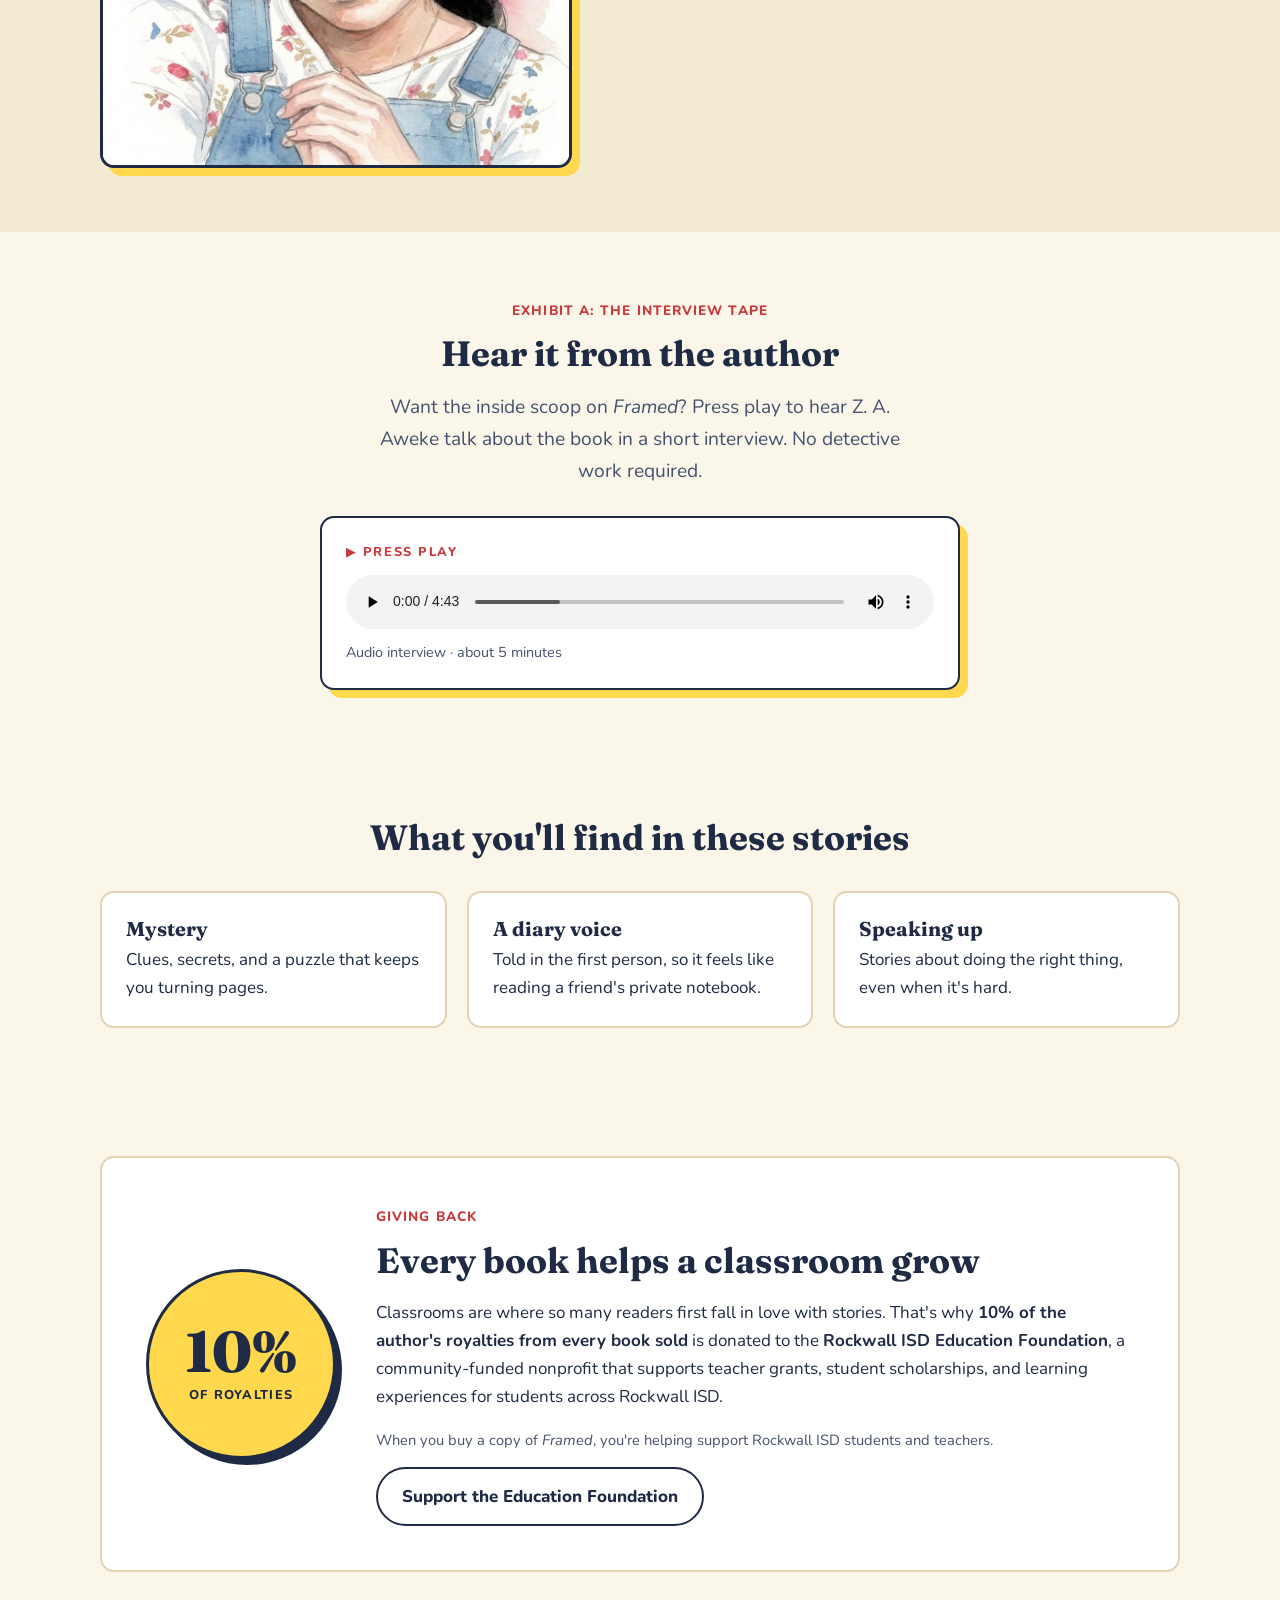
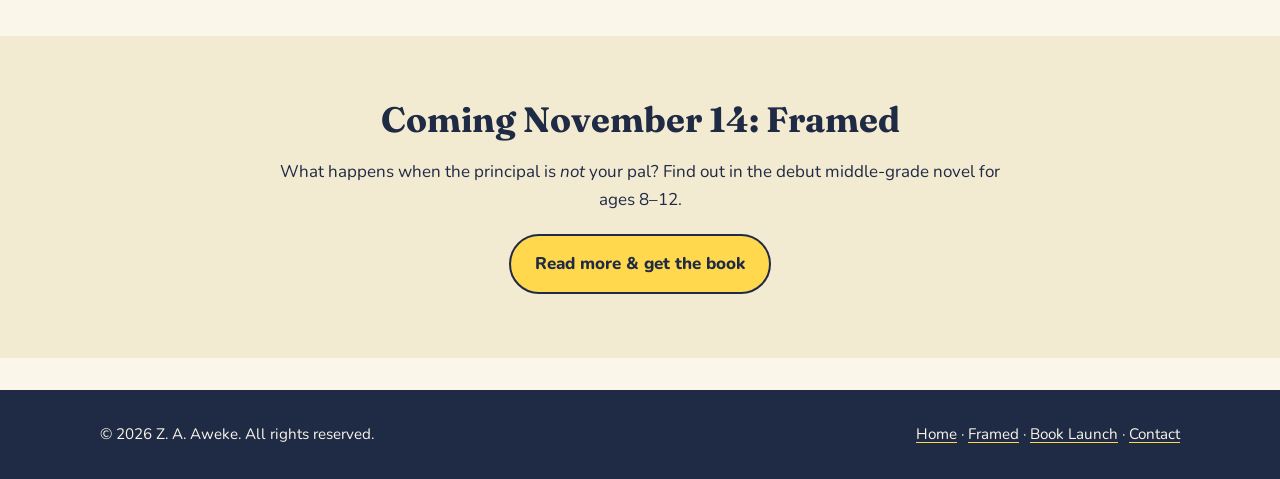
==== commit b2adcd66: "Home: update interview length (v3)" ====
--- a/index.html
+++ b/index.html
@@ -145,10 +145,10 @@
         <div class="interview-card">
           <p class="interview-label">&#9654; Press play</p>
           <audio controls preload="metadata" aria-label="Interview with author Z. A. Aweke">
-            <source src="audio/framed-author-interview.mp3?v=2" type="audio/mpeg">
+            <source src="audio/framed-author-interview.mp3?v=3" type="audio/mpeg">
             Your browser can't play this audio. <a href="audio/framed-author-interview.mp3">Download the interview</a>.
           </audio>
-          <p class="interview-meta">Audio interview &middot; about 4&frac12; minutes</p>
+          <p class="interview-meta">Audio interview &middot; about 5 minutes</p>
         </div>
       </div>
     </section>
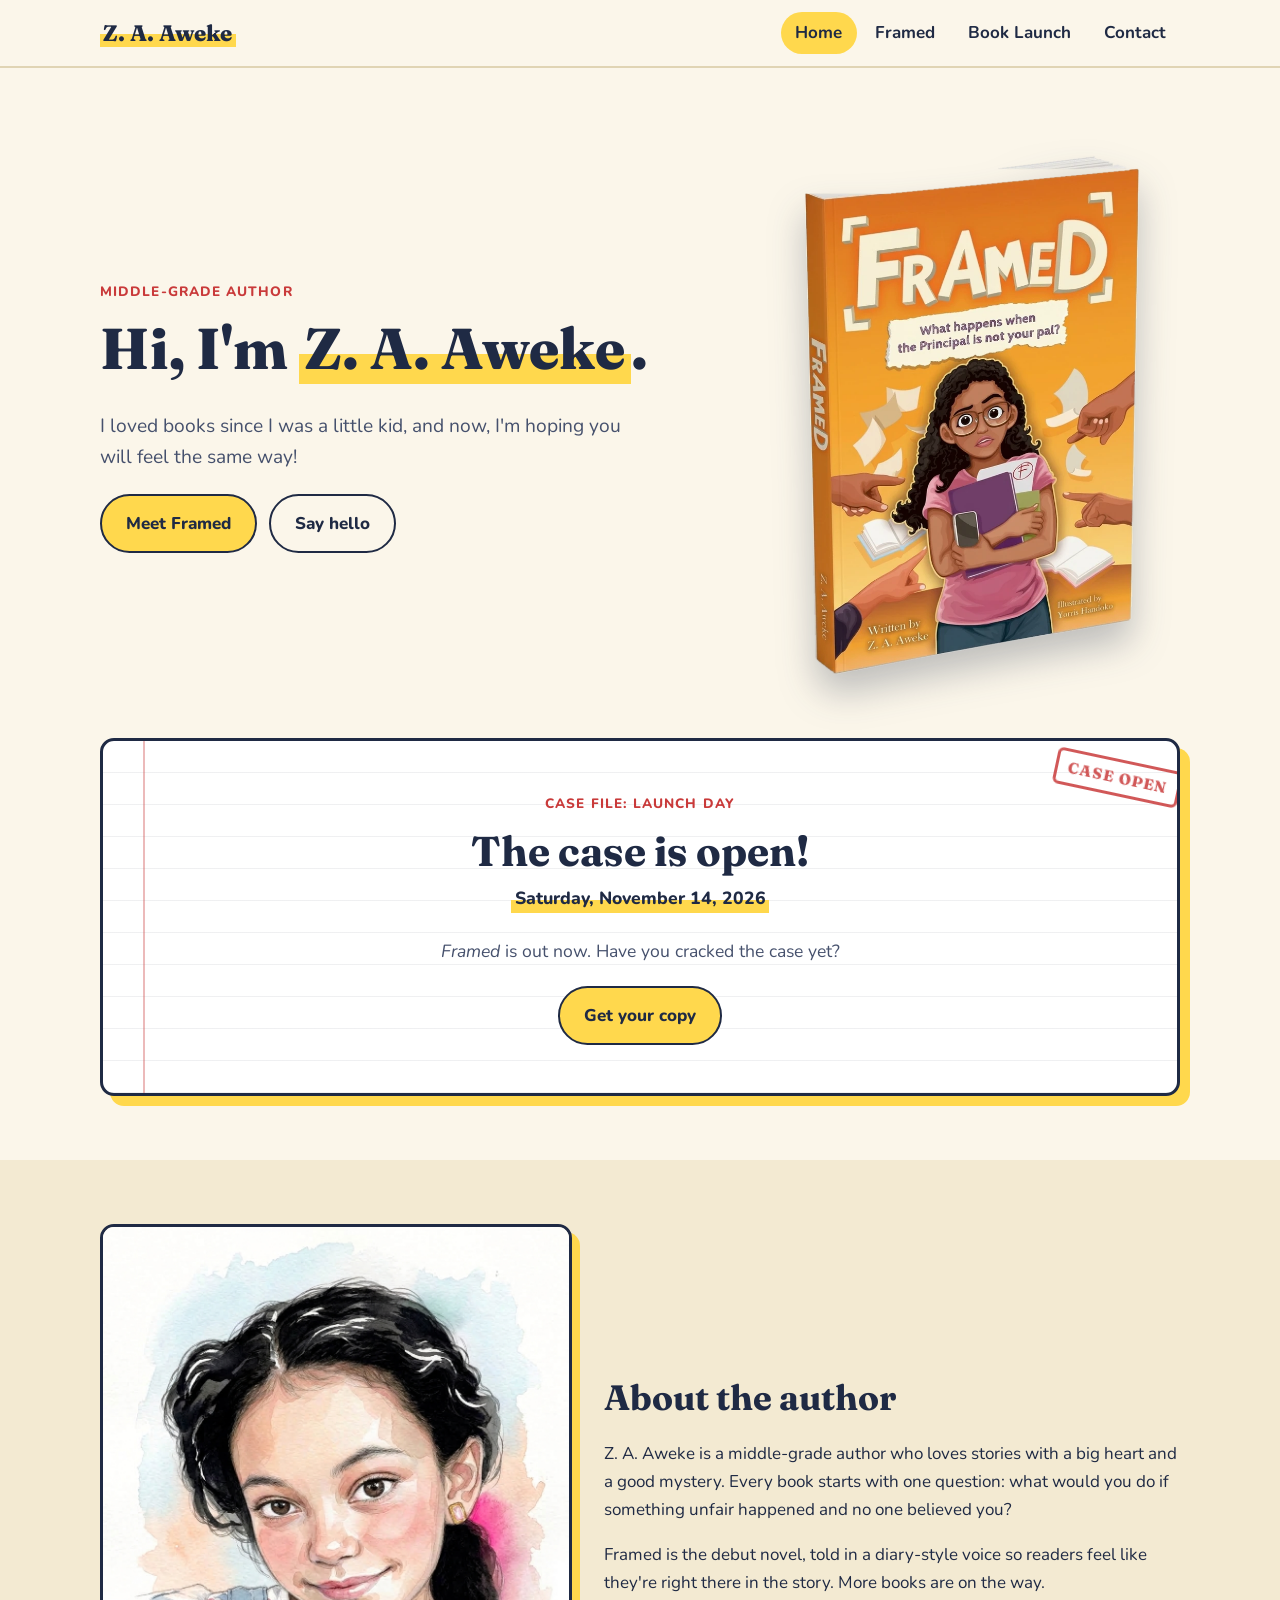
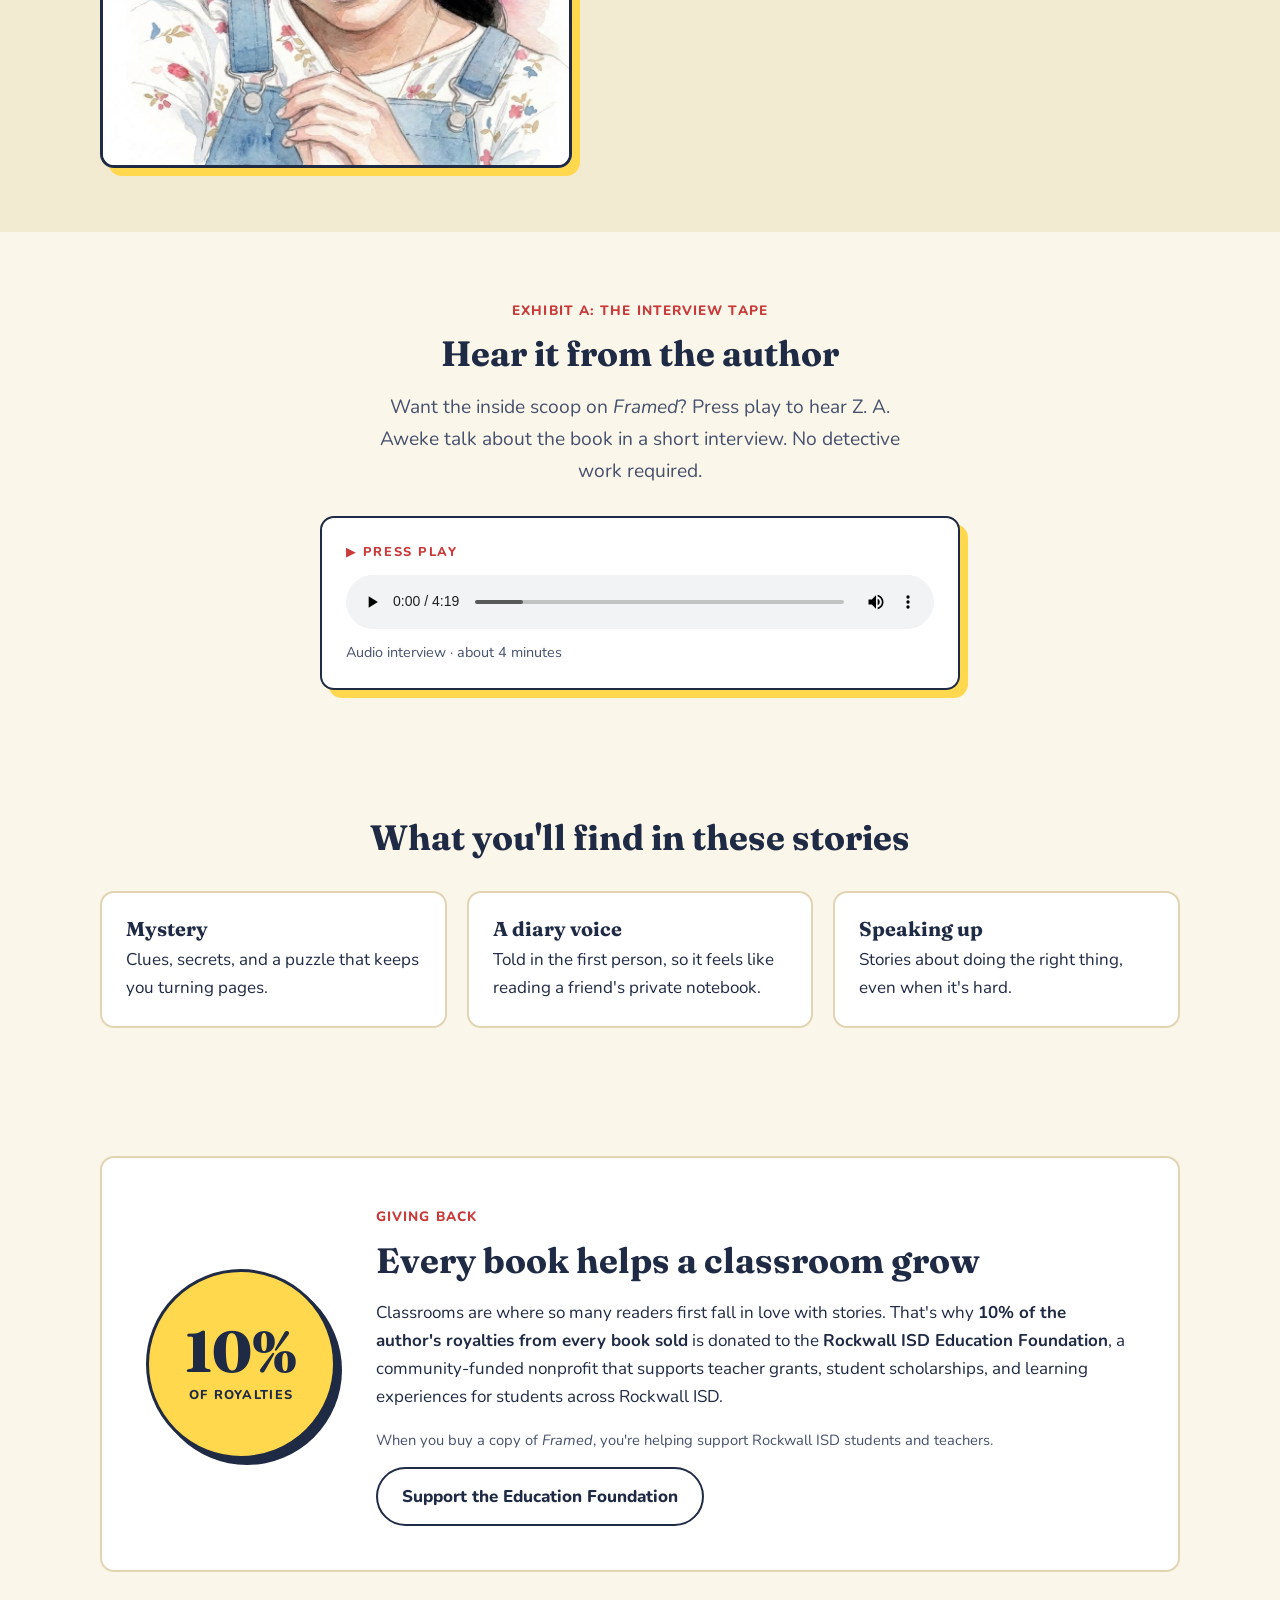
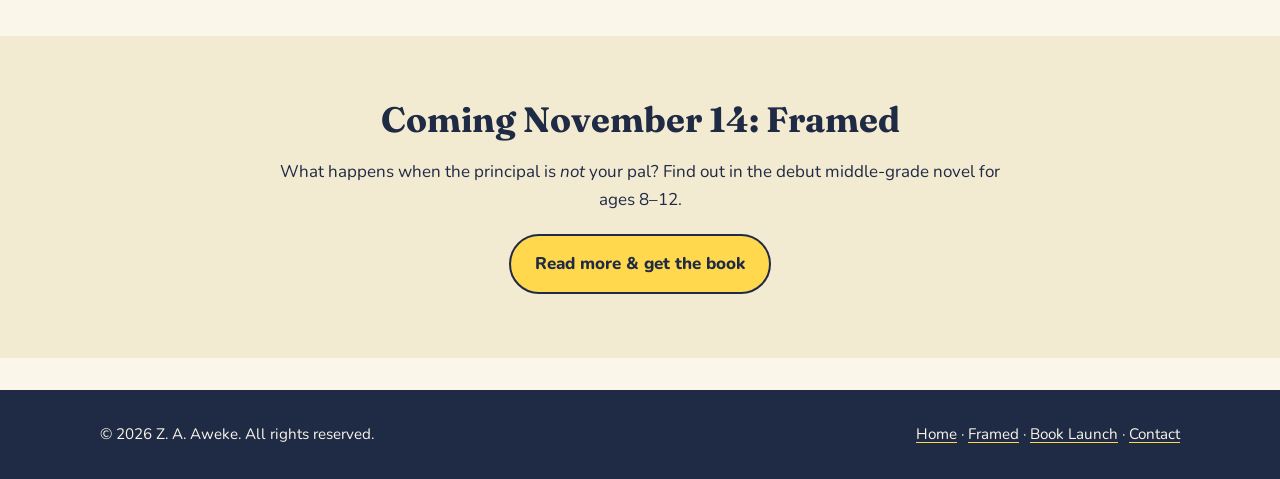
==== commit d49c7da4: "Home: update interview length (v4)" ====
--- a/index.html
+++ b/index.html
@@ -145,10 +145,10 @@
         <div class="interview-card">
           <p class="interview-label">&#9654; Press play</p>
           <audio controls preload="metadata" aria-label="Interview with author Z. A. Aweke">
-            <source src="audio/framed-author-interview.mp3?v=3" type="audio/mpeg">
+            <source src="audio/framed-author-interview.mp3?v=4" type="audio/mpeg">
             Your browser can't play this audio. <a href="audio/framed-author-interview.mp3">Download the interview</a>.
           </audio>
-          <p class="interview-meta">Audio interview &middot; about 5 minutes</p>
+          <p class="interview-meta">Audio interview &middot; about 4 minutes</p>
         </div>
       </div>
     </section>
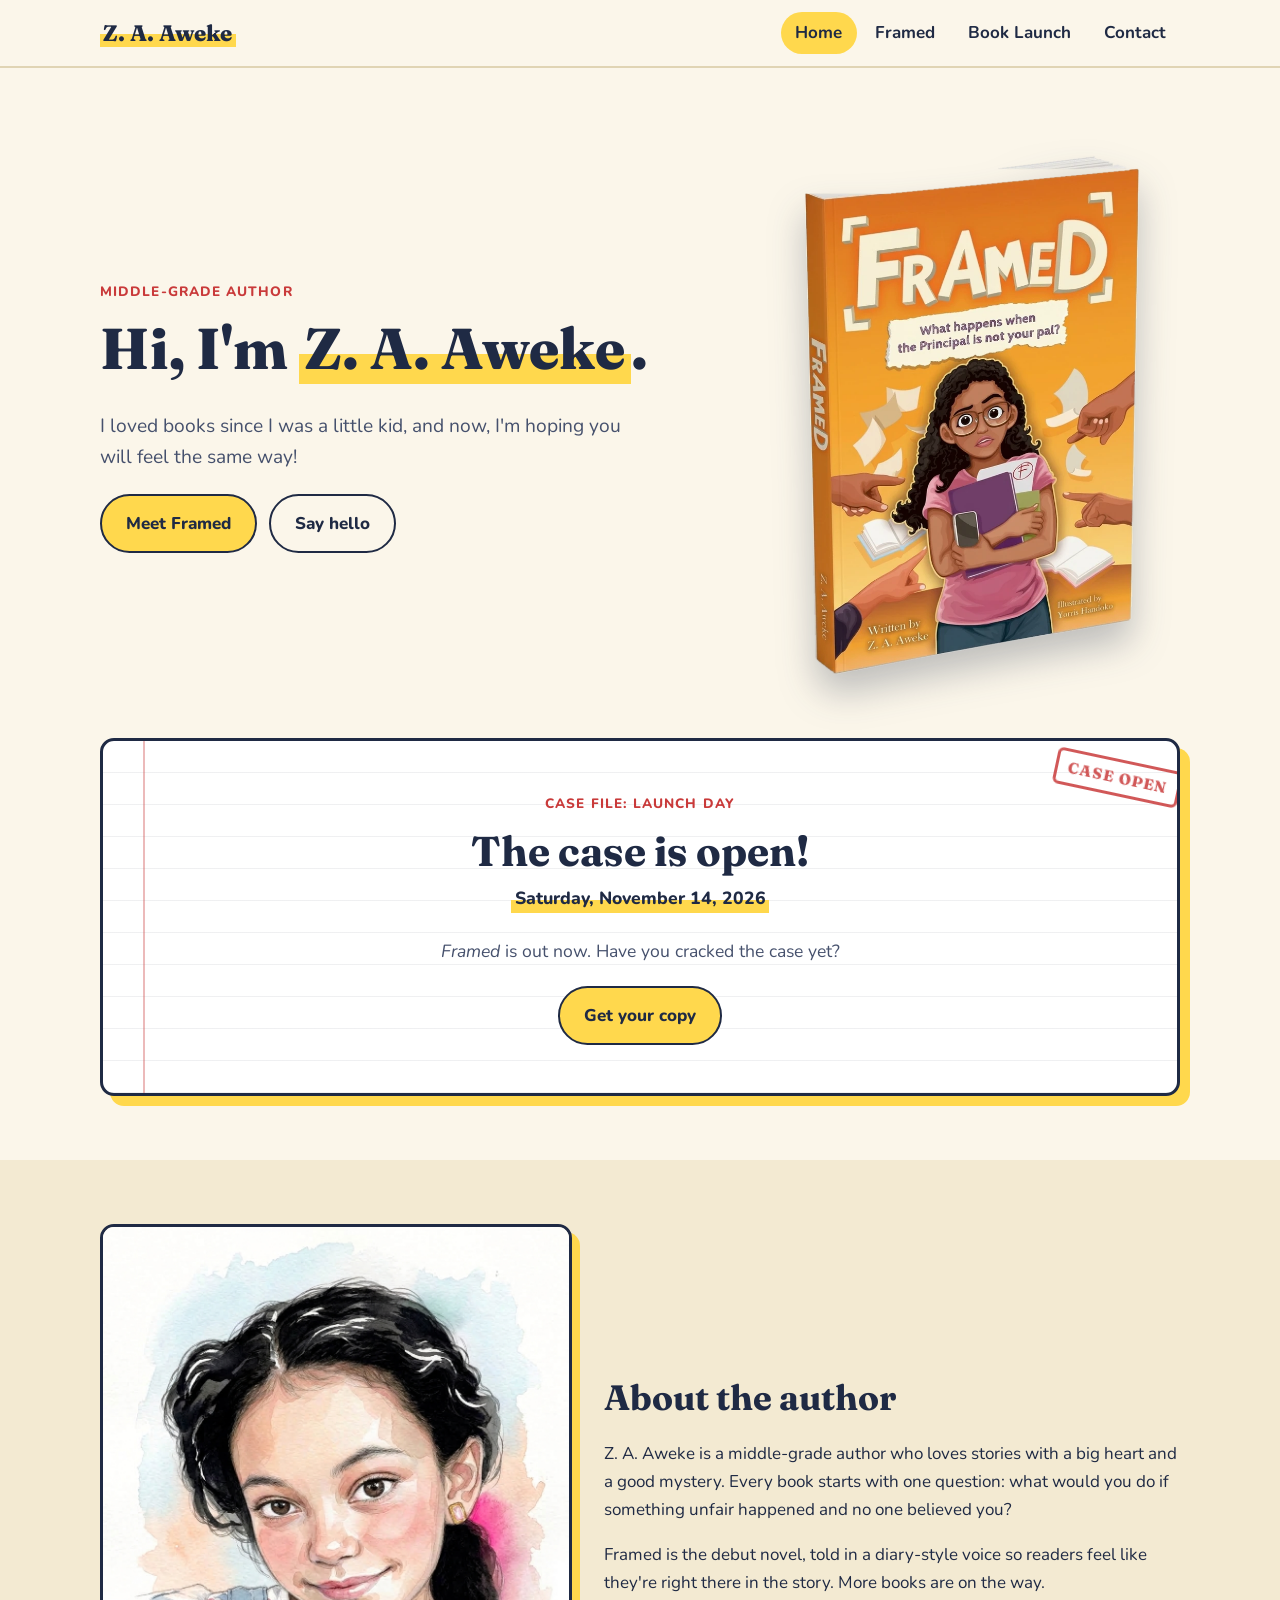
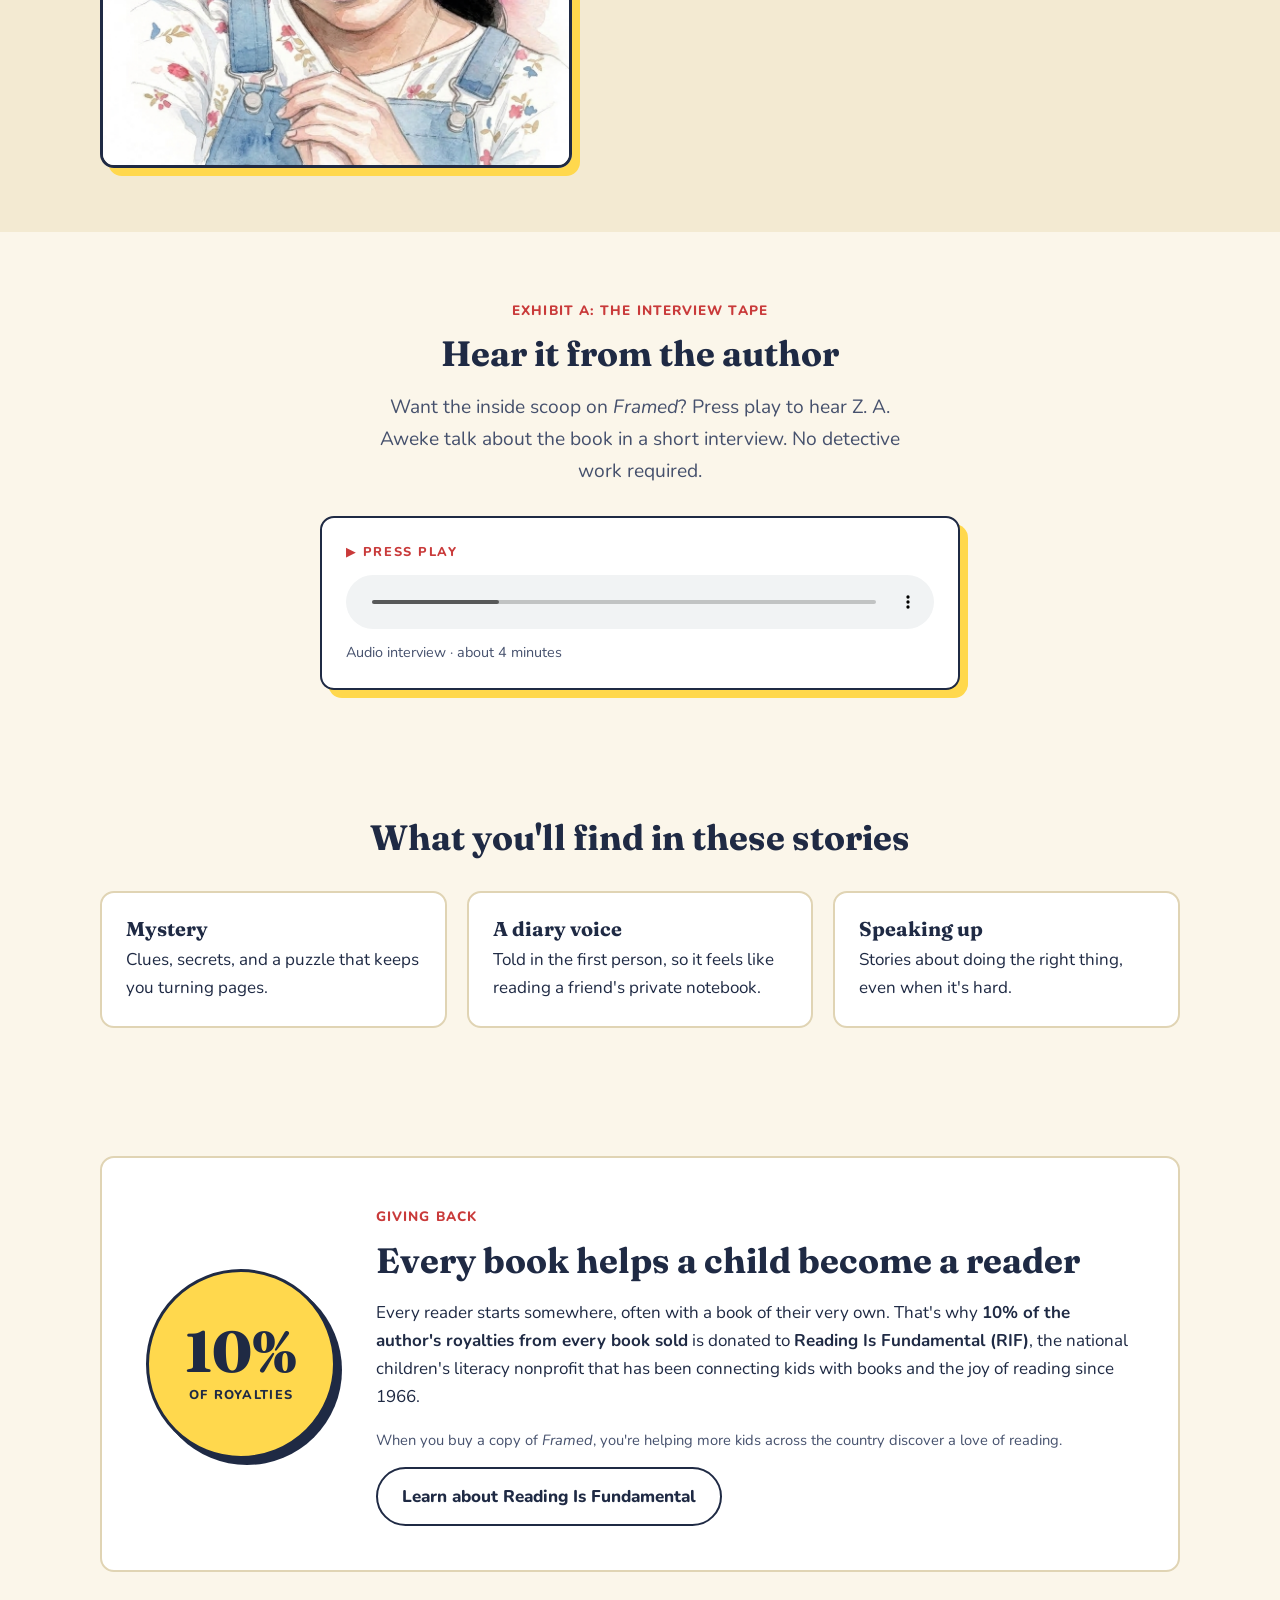
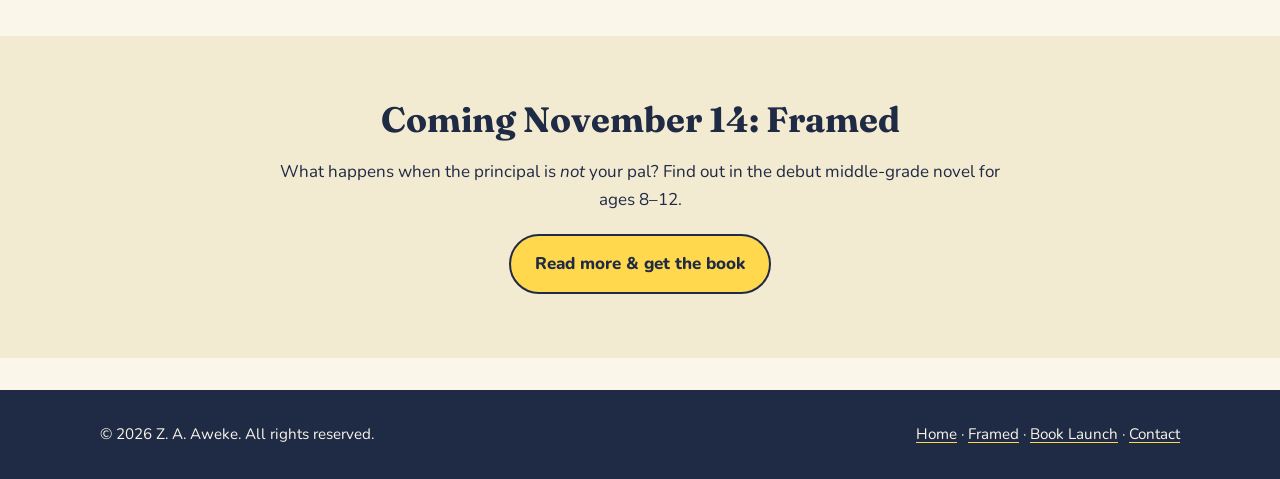
==== commit e60586a1: "Giving back: donate 10% to Reading Is Fundamental" ====
--- a/index.html
+++ b/index.html
@@ -182,11 +182,11 @@
           </div>
           <div class="giving-body">
             <span class="eyebrow">Giving back</span>
-            <h2 id="giving-title">Every book helps a classroom grow</h2>
-            <p>Classrooms are where so many readers first fall in love with stories. That's why <strong>10% of the author's royalties from every book sold</strong> is donated to the <strong>Rockwall ISD Education Foundation</strong>, a community-funded nonprofit that supports teacher grants, student scholarships, and learning experiences for students across Rockwall ISD.</p>
-            <p class="small">When you buy a copy of <em>Framed</em>, you're helping support Rockwall ISD students and teachers.</p>
+            <h2 id="giving-title">Every book helps a child become a reader</h2>
+            <p>Every reader starts somewhere, often with a book of their very own. That's why <strong>10% of the author's royalties from every book sold</strong> is donated to <strong>Reading Is Fundamental (RIF)</strong>, the national children's literacy nonprofit that has been connecting kids with books and the joy of reading since 1966.</p>
+            <p class="small">When you buy a copy of <em>Framed</em>, you're helping more kids across the country discover a love of reading.</p>
             <div class="btn-row">
-              <a class="btn btn-outline" href="https://www.rockwalleducationfoundation.org/donate" target="_blank" rel="noopener noreferrer">Support the Education Foundation<span class="sr-only"> (opens in a new tab)</span></a>
+              <a class="btn btn-outline" href="https://www.rif.org/" target="_blank" rel="noopener noreferrer">Learn about Reading Is Fundamental<span class="sr-only"> (opens in a new tab)</span></a>
             </div>
           </div>
         </div>
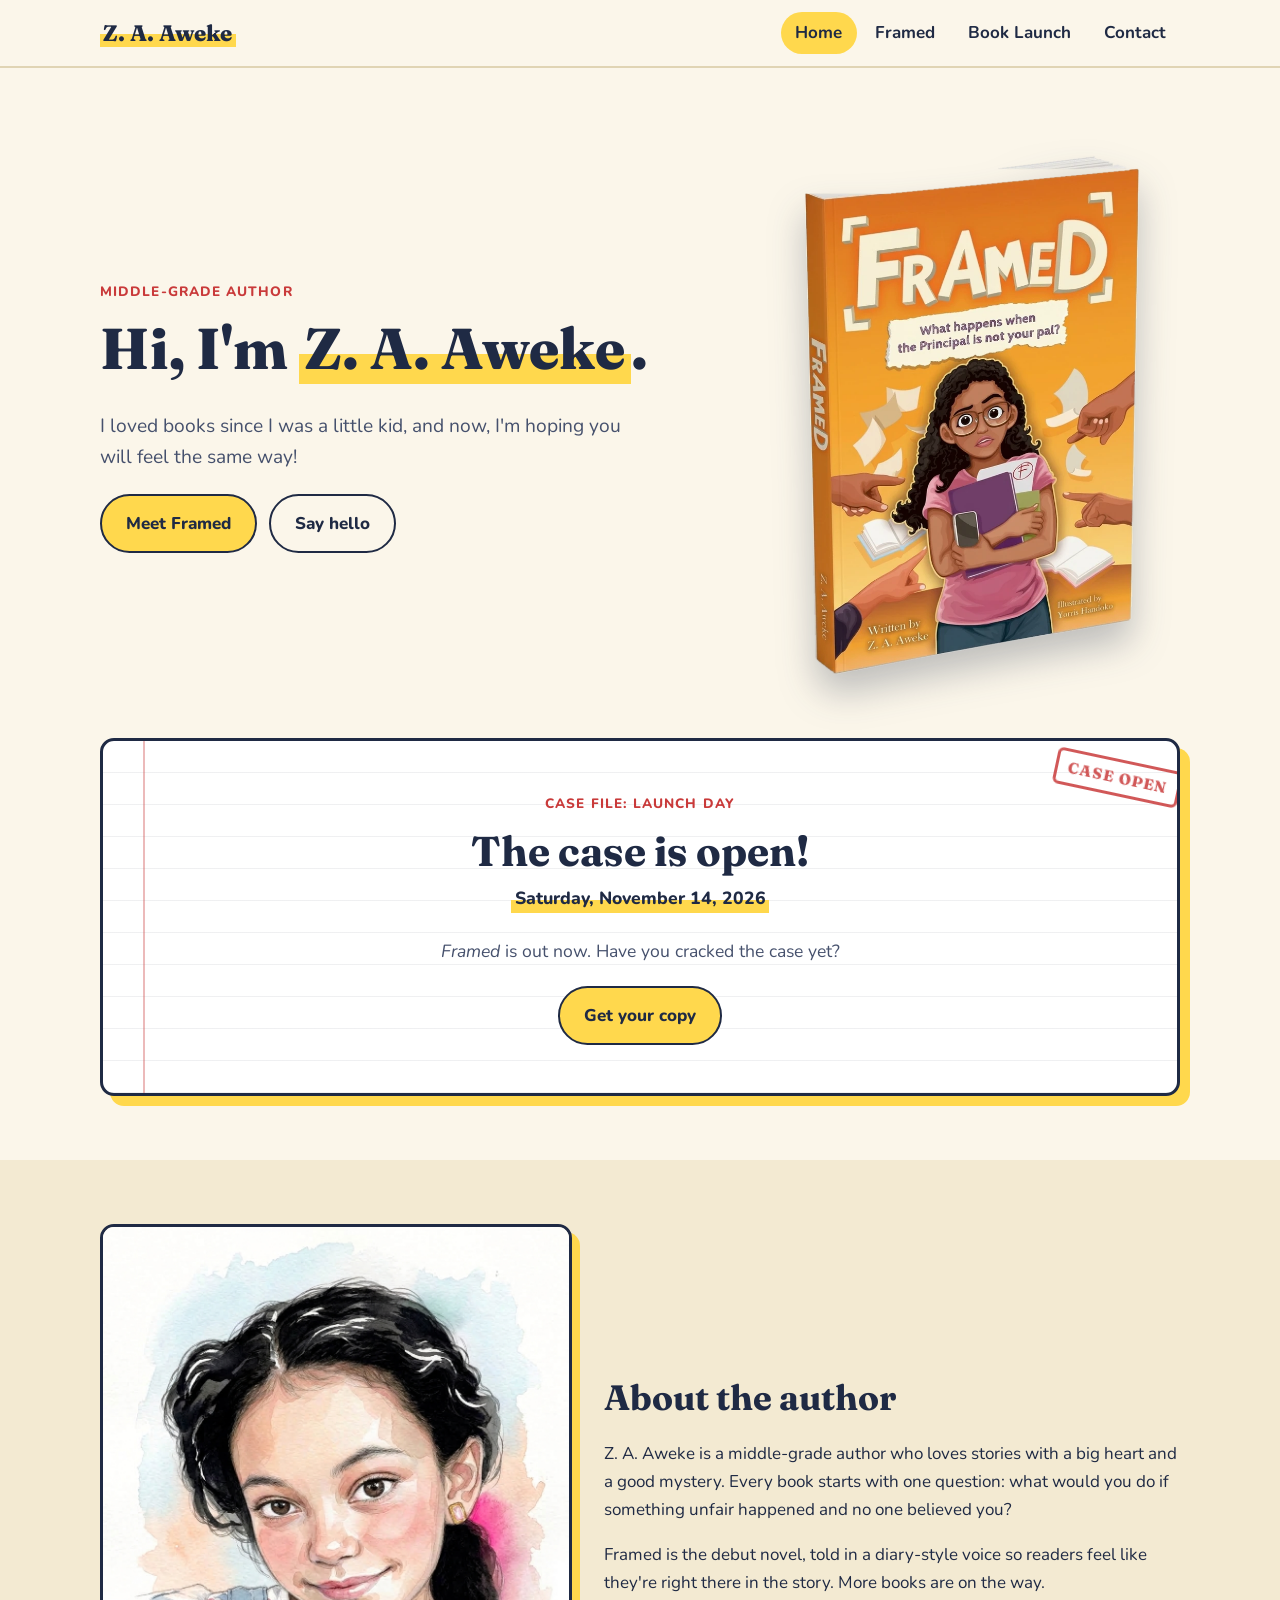
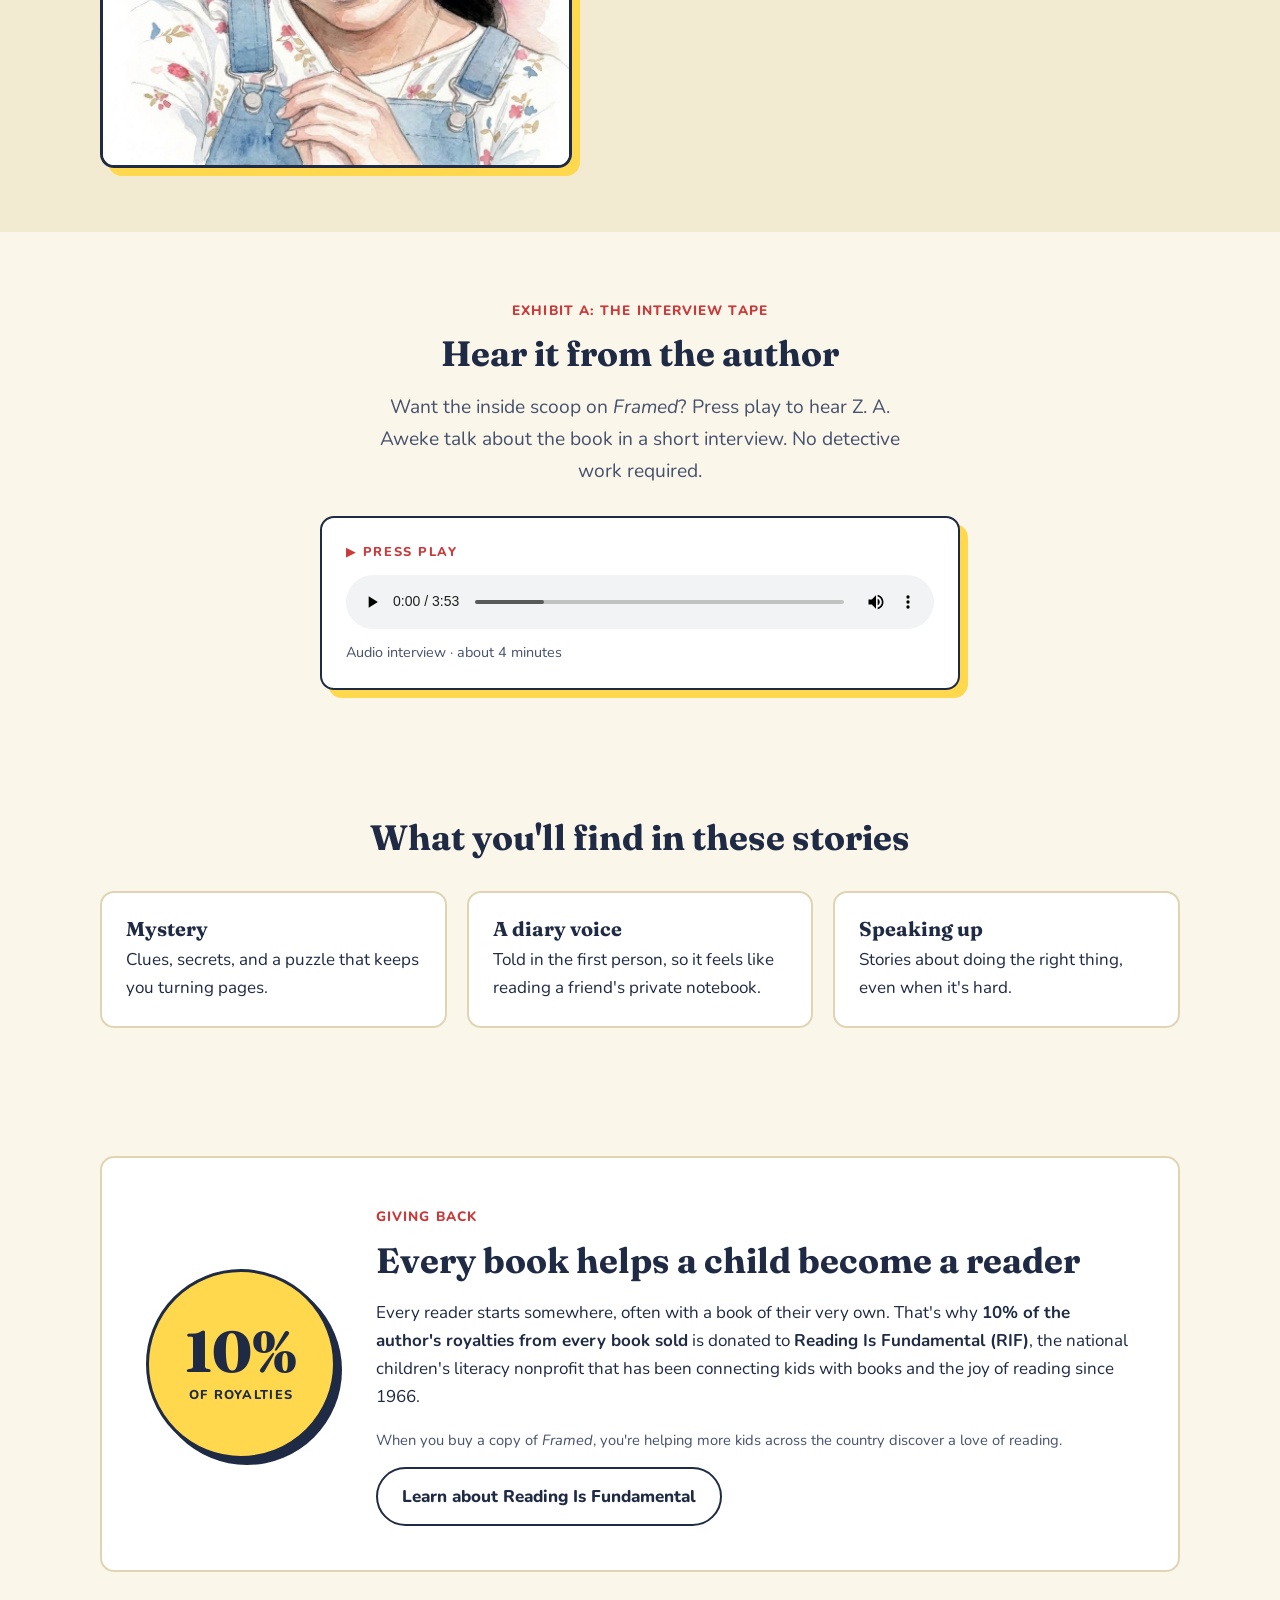
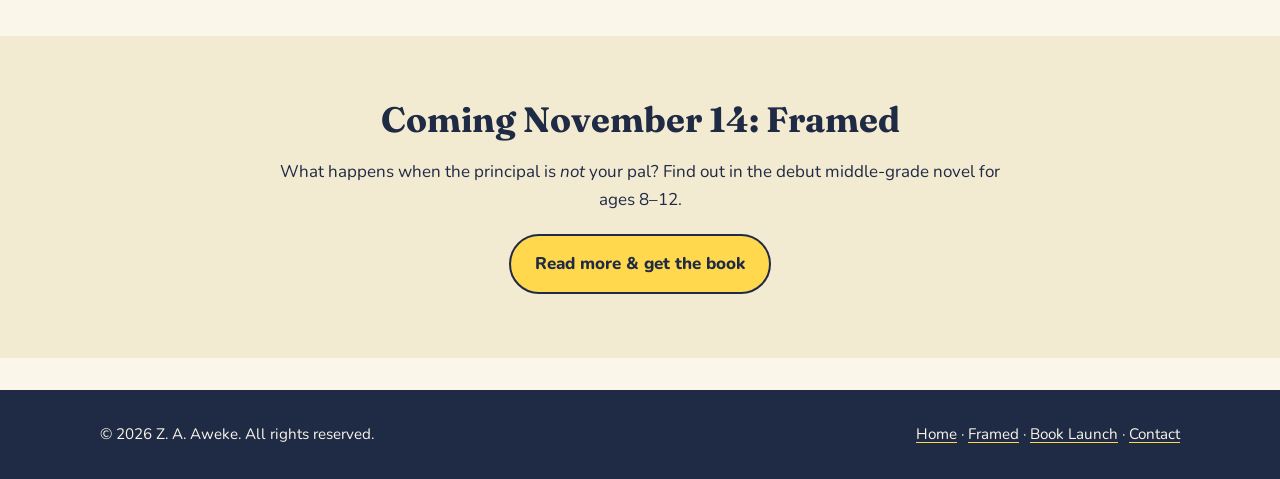
==== commit 062ca4a3: "Bust cache for new author interview audio" ====
--- a/index.html
+++ b/index.html
@@ -145,7 +145,7 @@
         <div class="interview-card">
           <p class="interview-label">&#9654; Press play</p>
           <audio controls preload="metadata" aria-label="Interview with author Z. A. Aweke">
-            <source src="audio/framed-author-interview.mp3?v=4" type="audio/mpeg">
+            <source src="audio/framed-author-interview.mp3?v=5" type="audio/mpeg">
             Your browser can't play this audio. <a href="audio/framed-author-interview.mp3">Download the interview</a>.
           </audio>
           <p class="interview-meta">Audio interview &middot; about 4 minutes</p>
